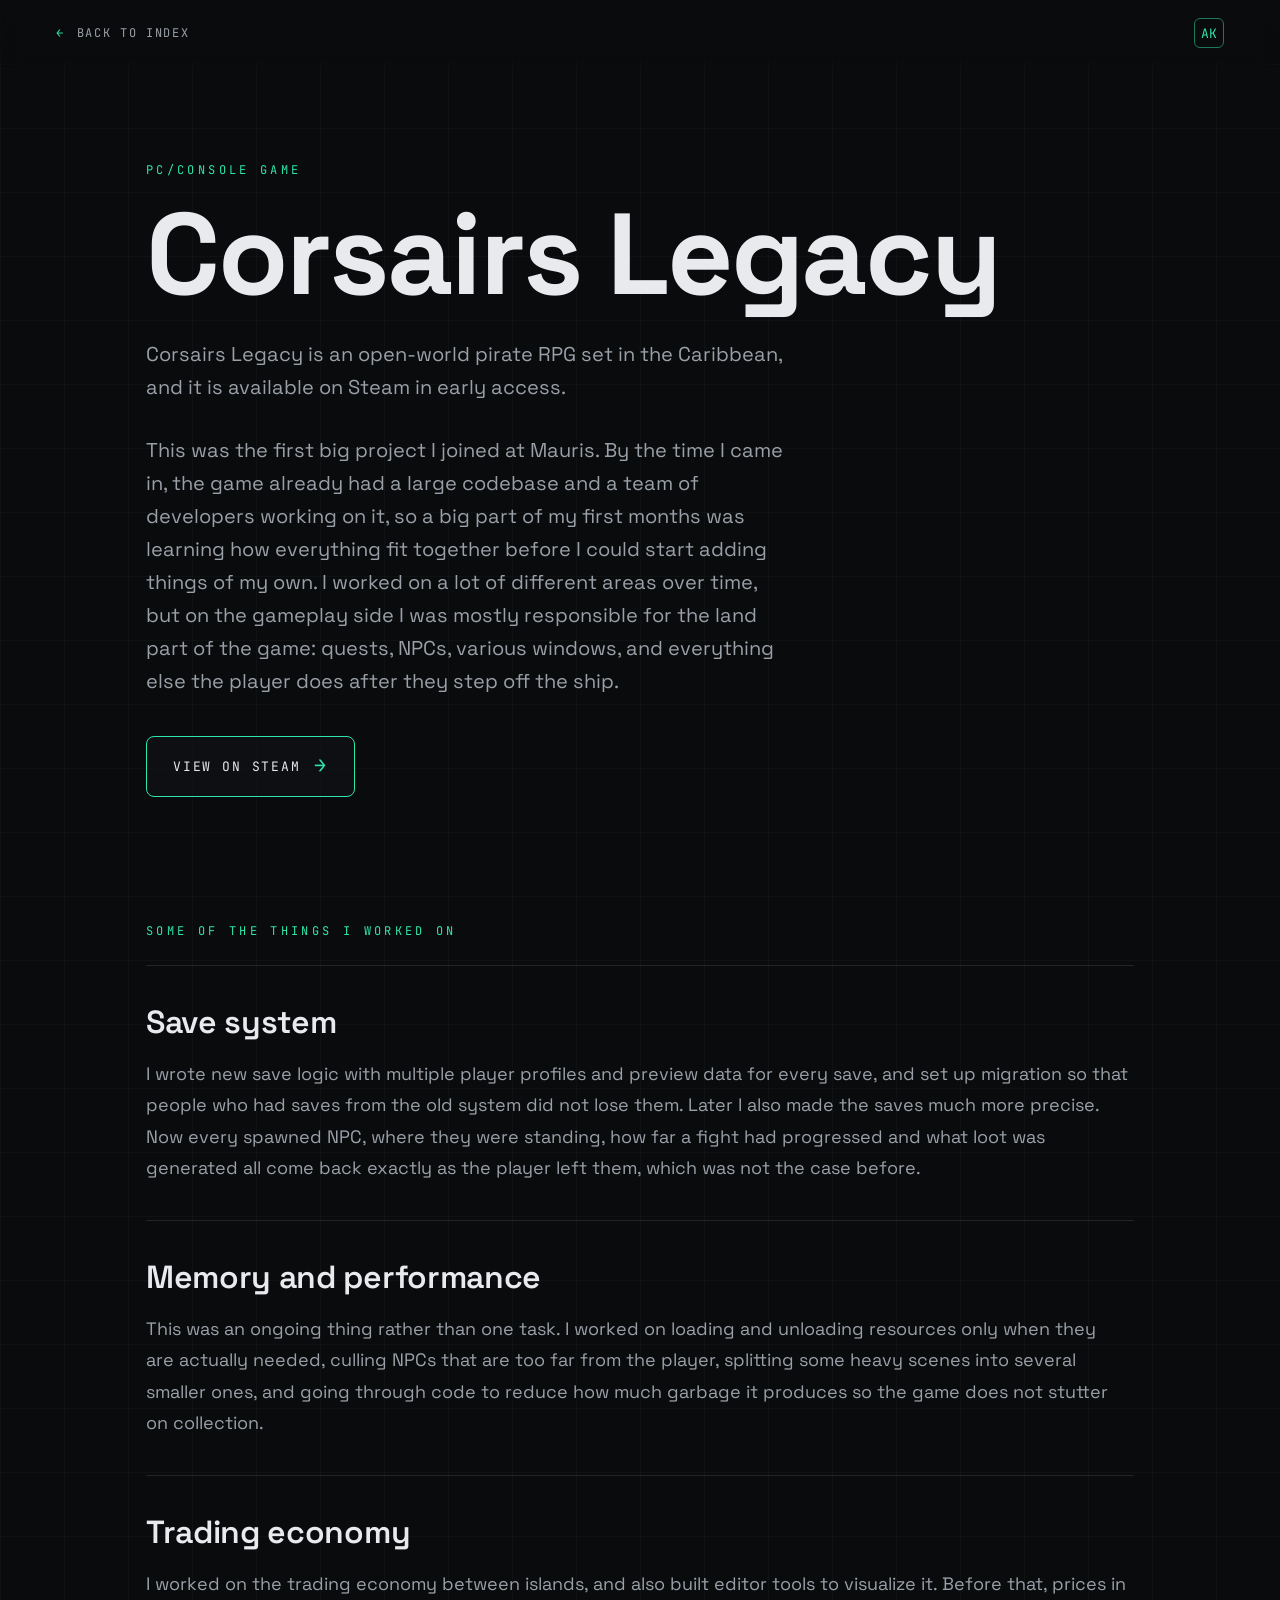
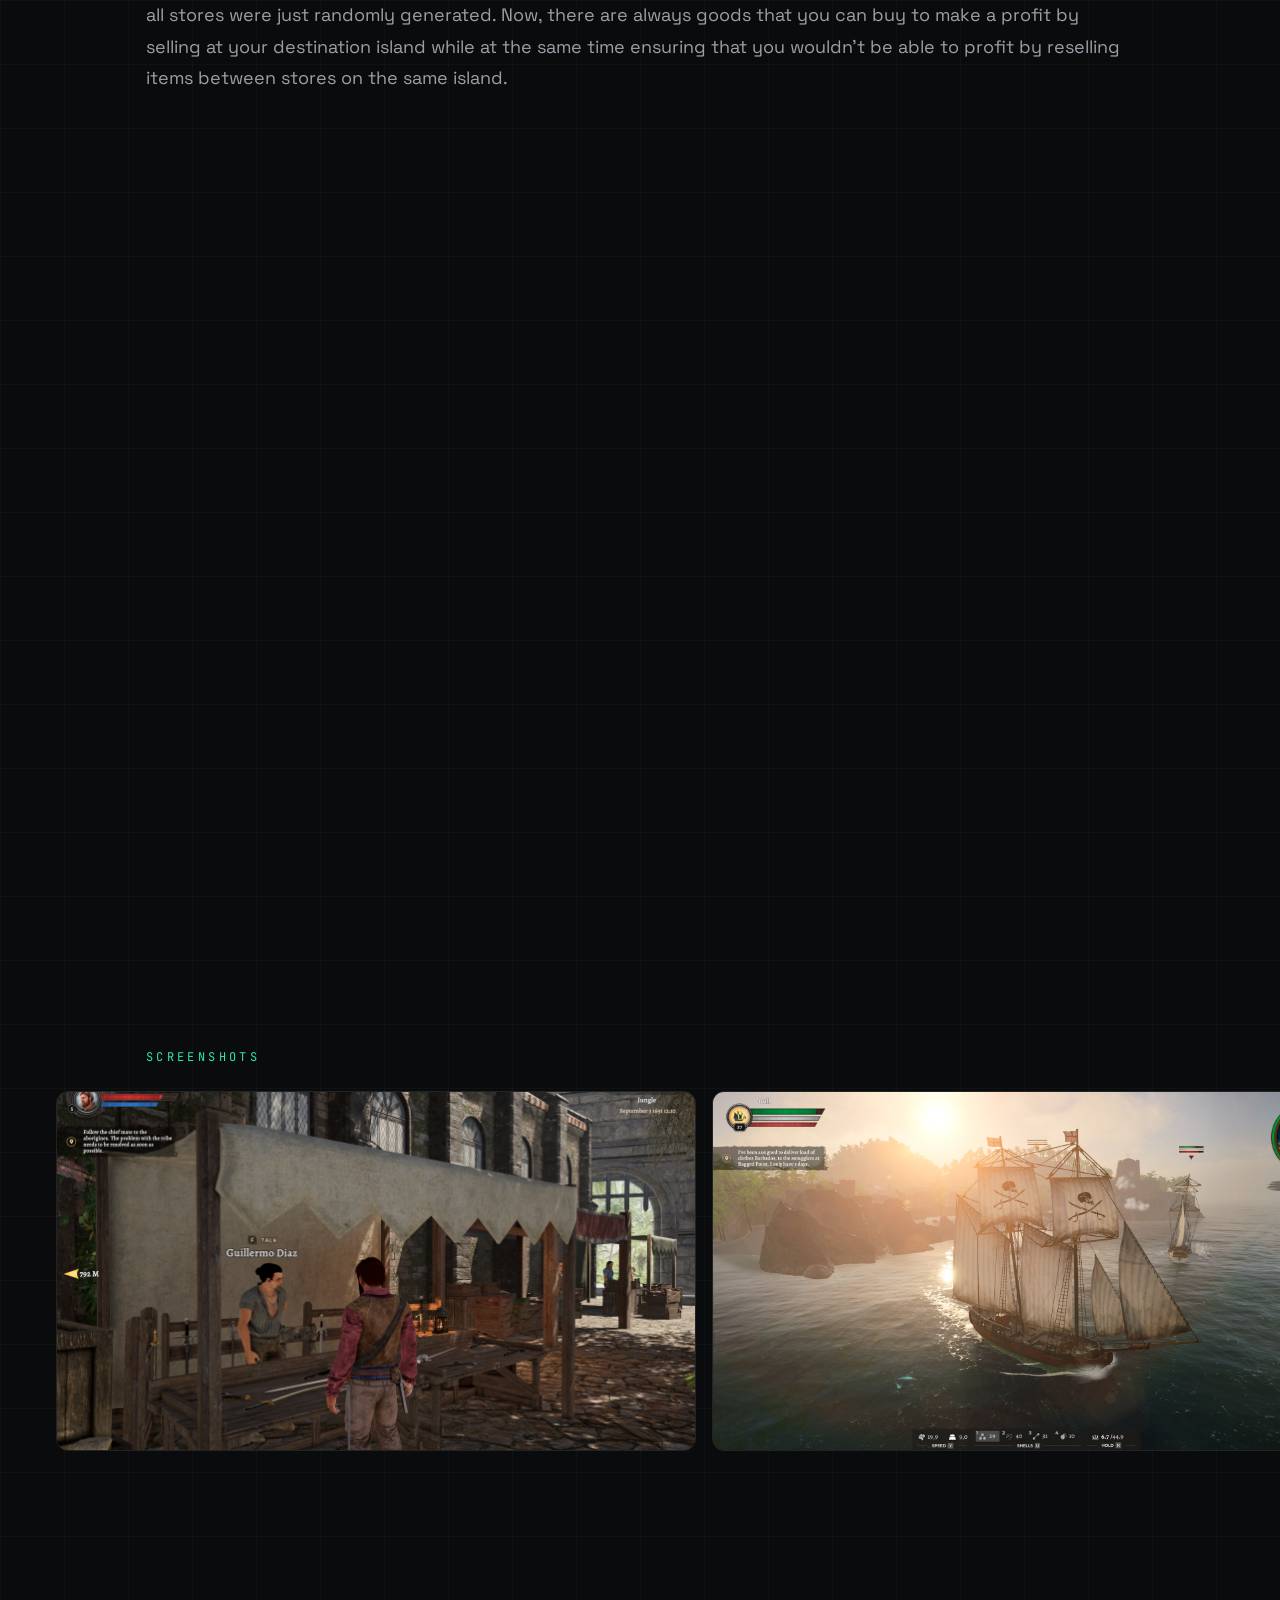
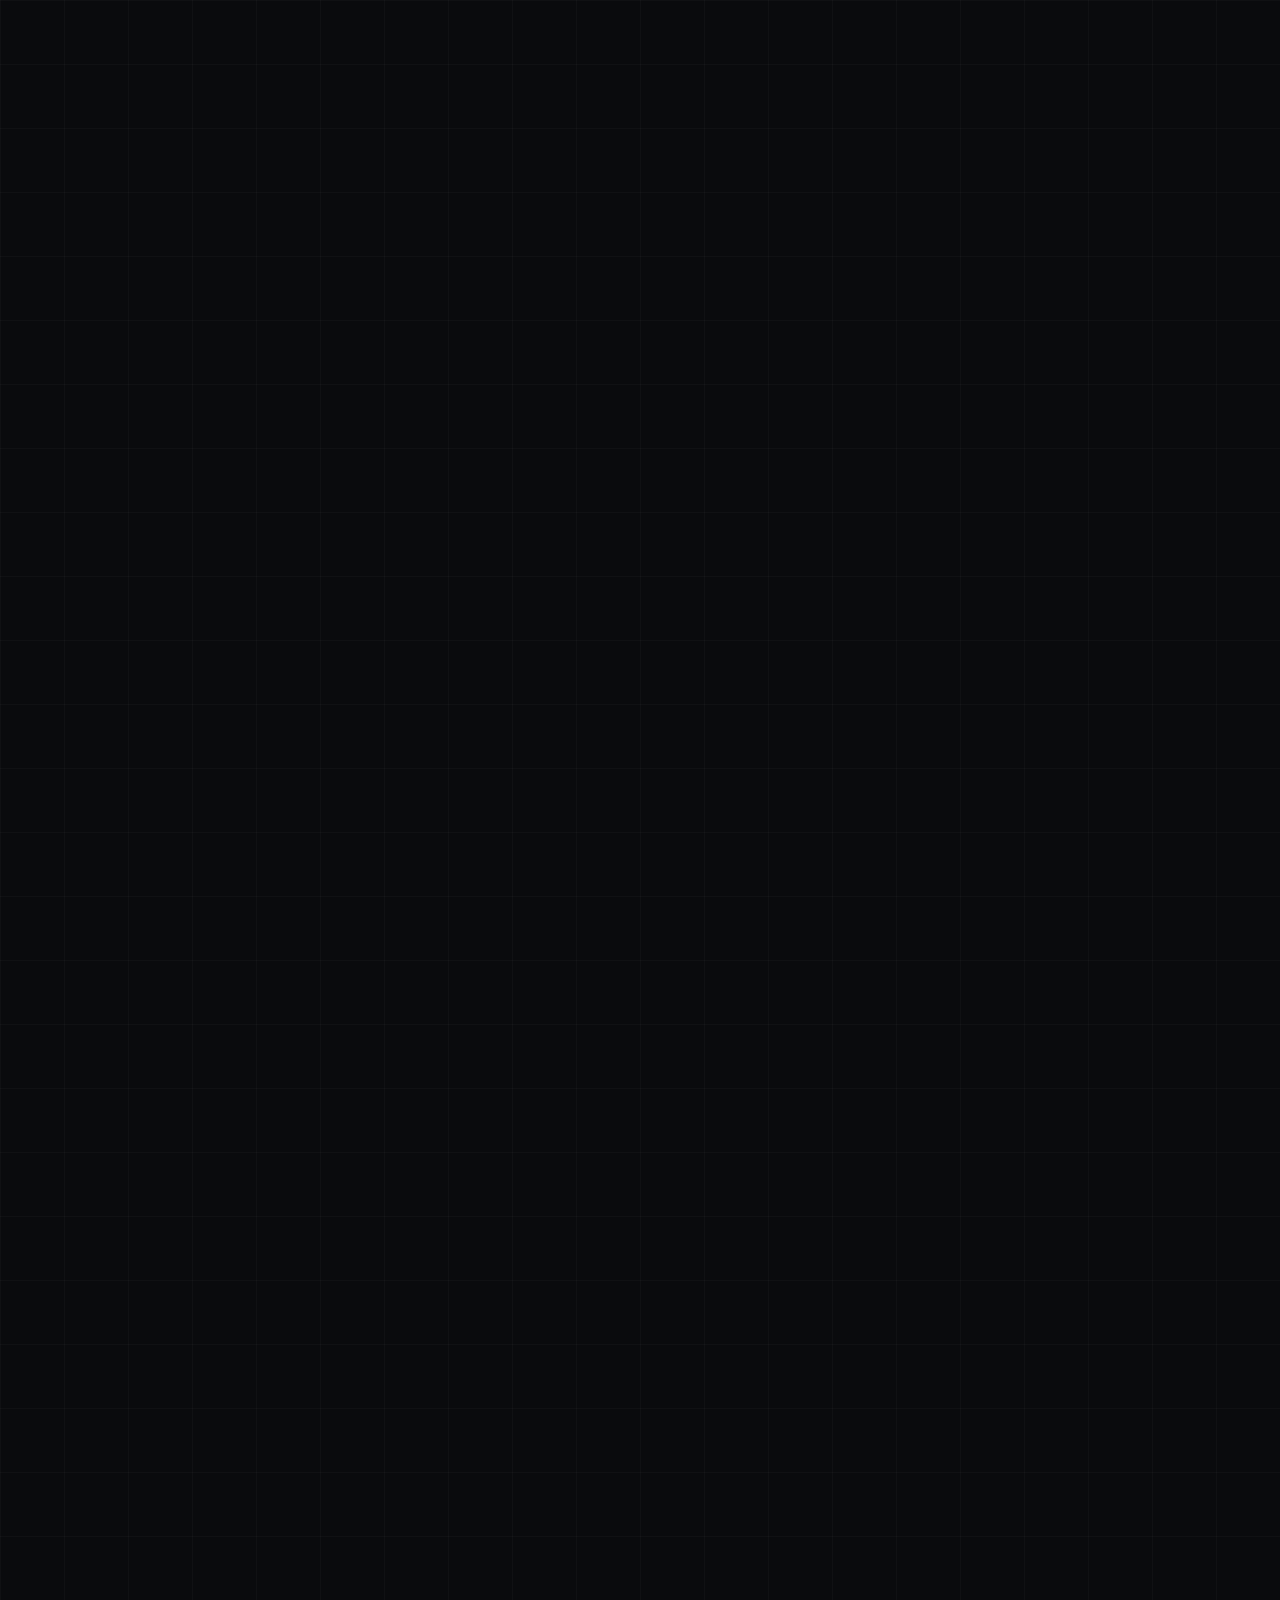
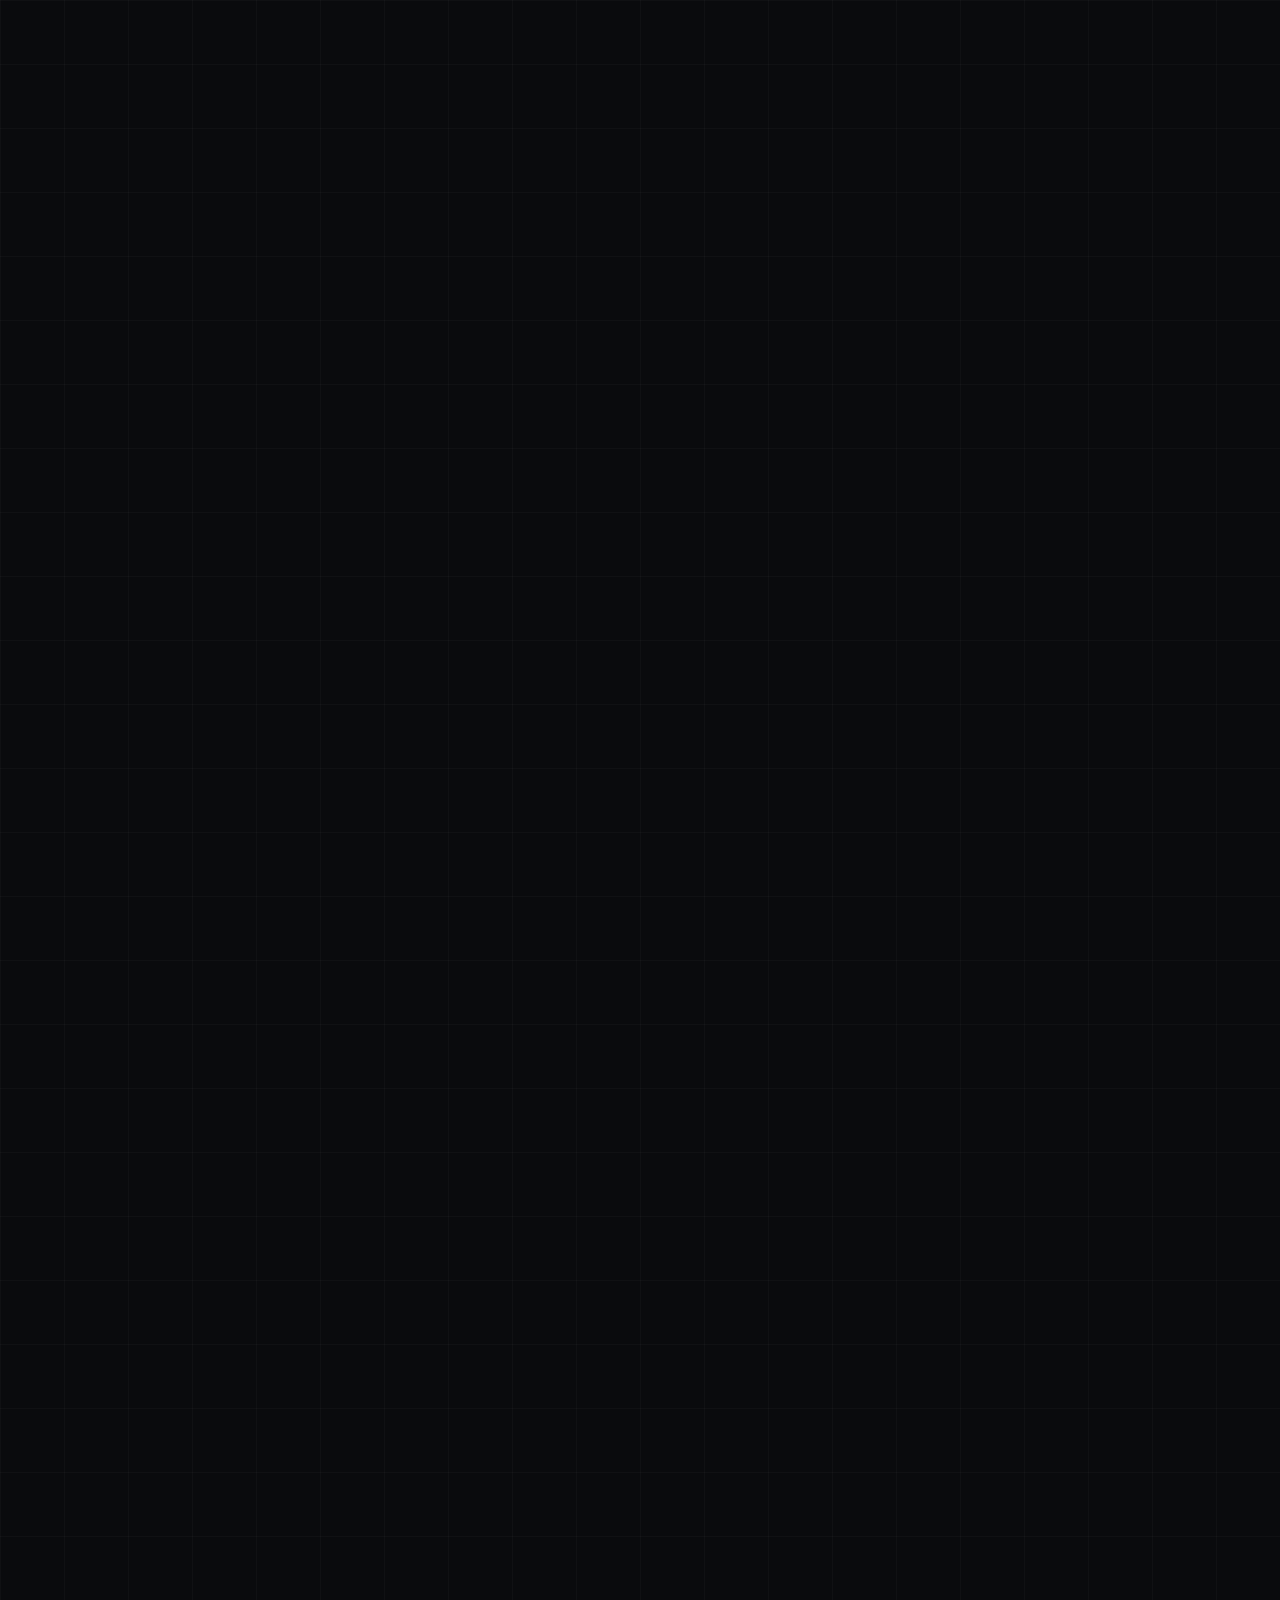
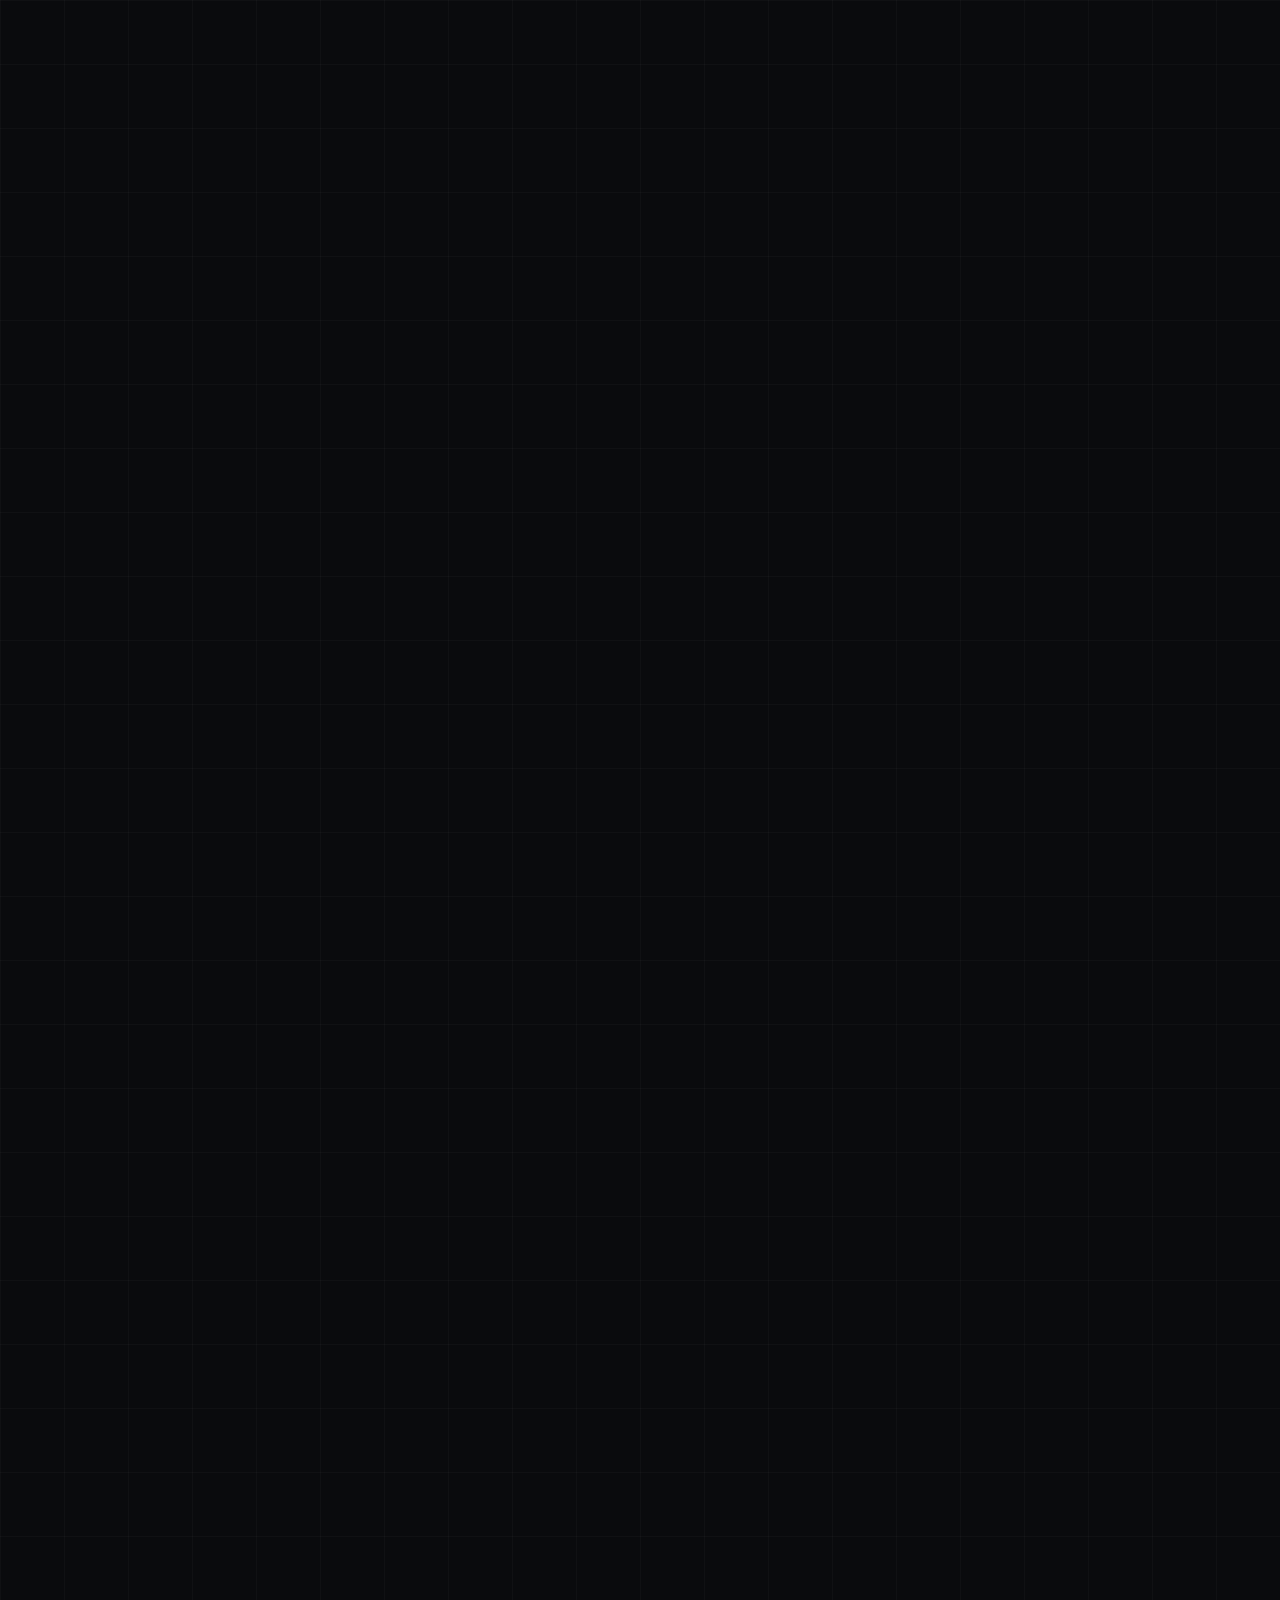
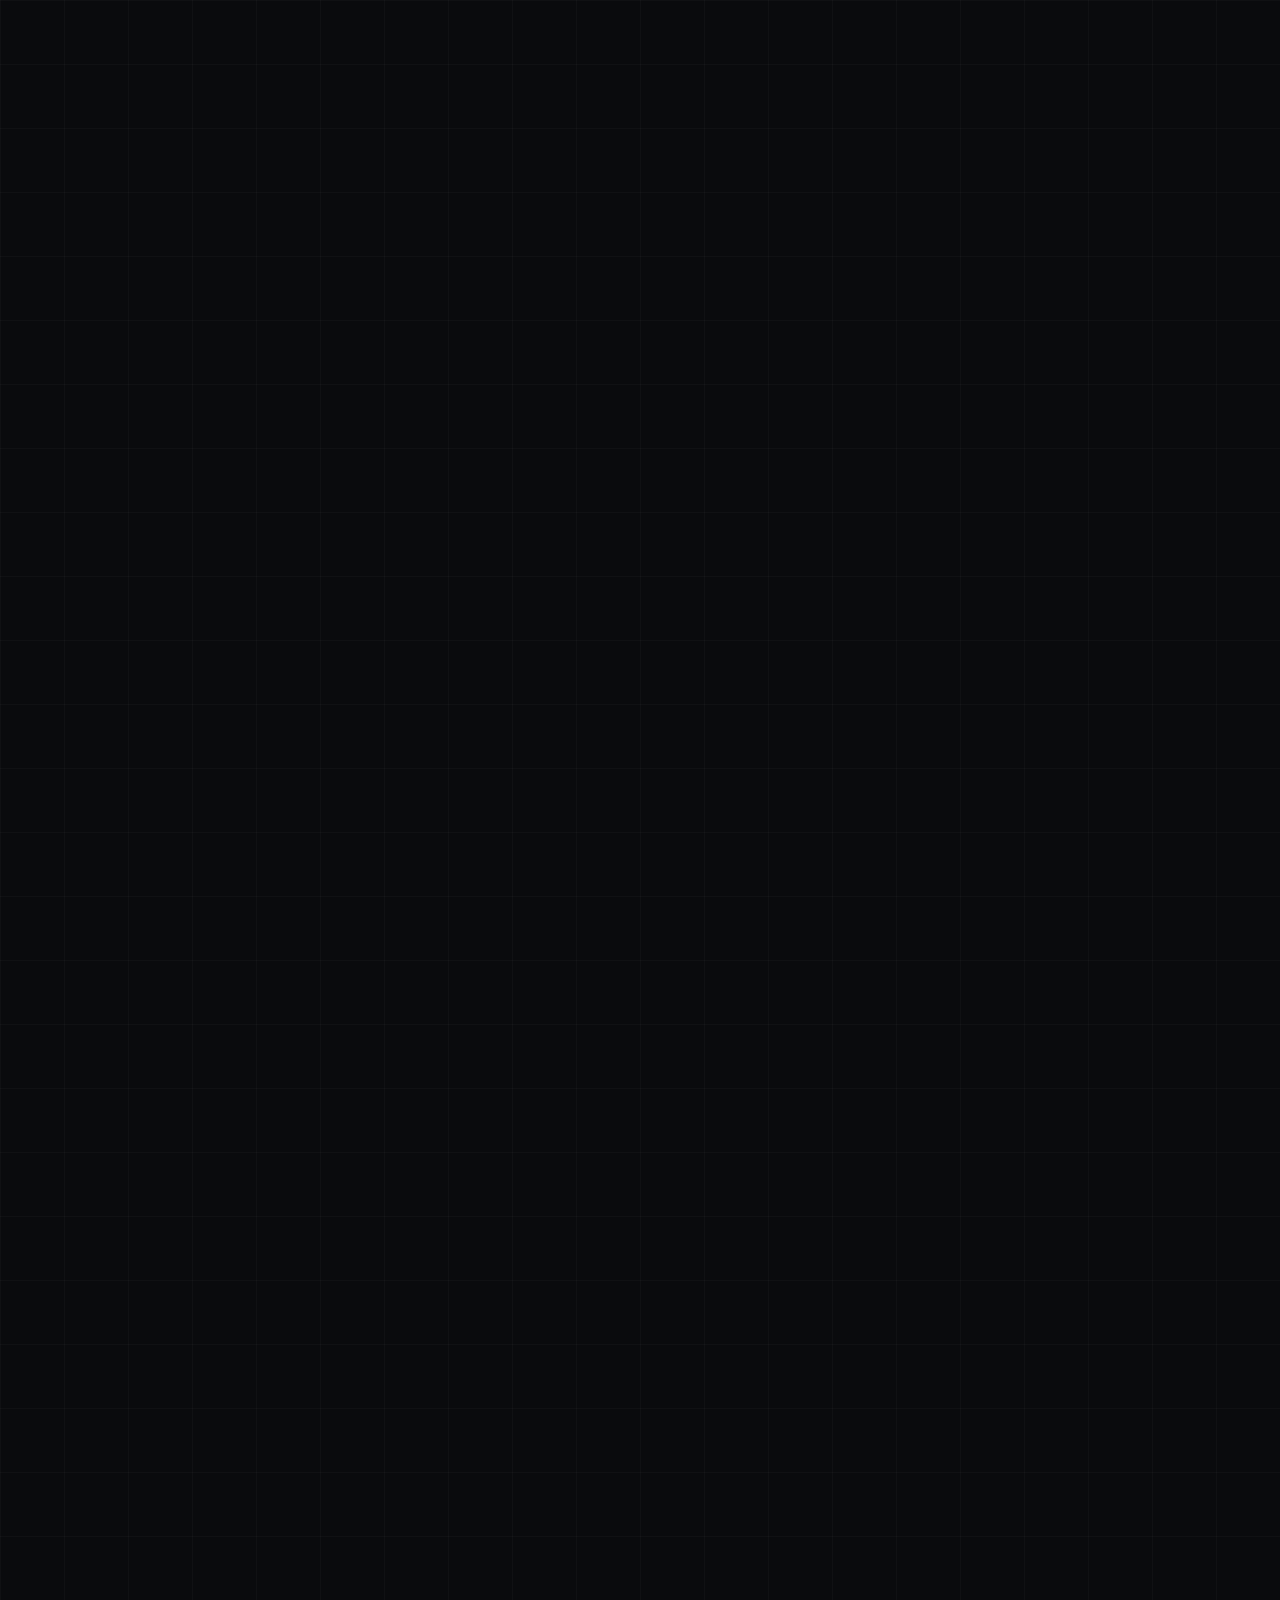
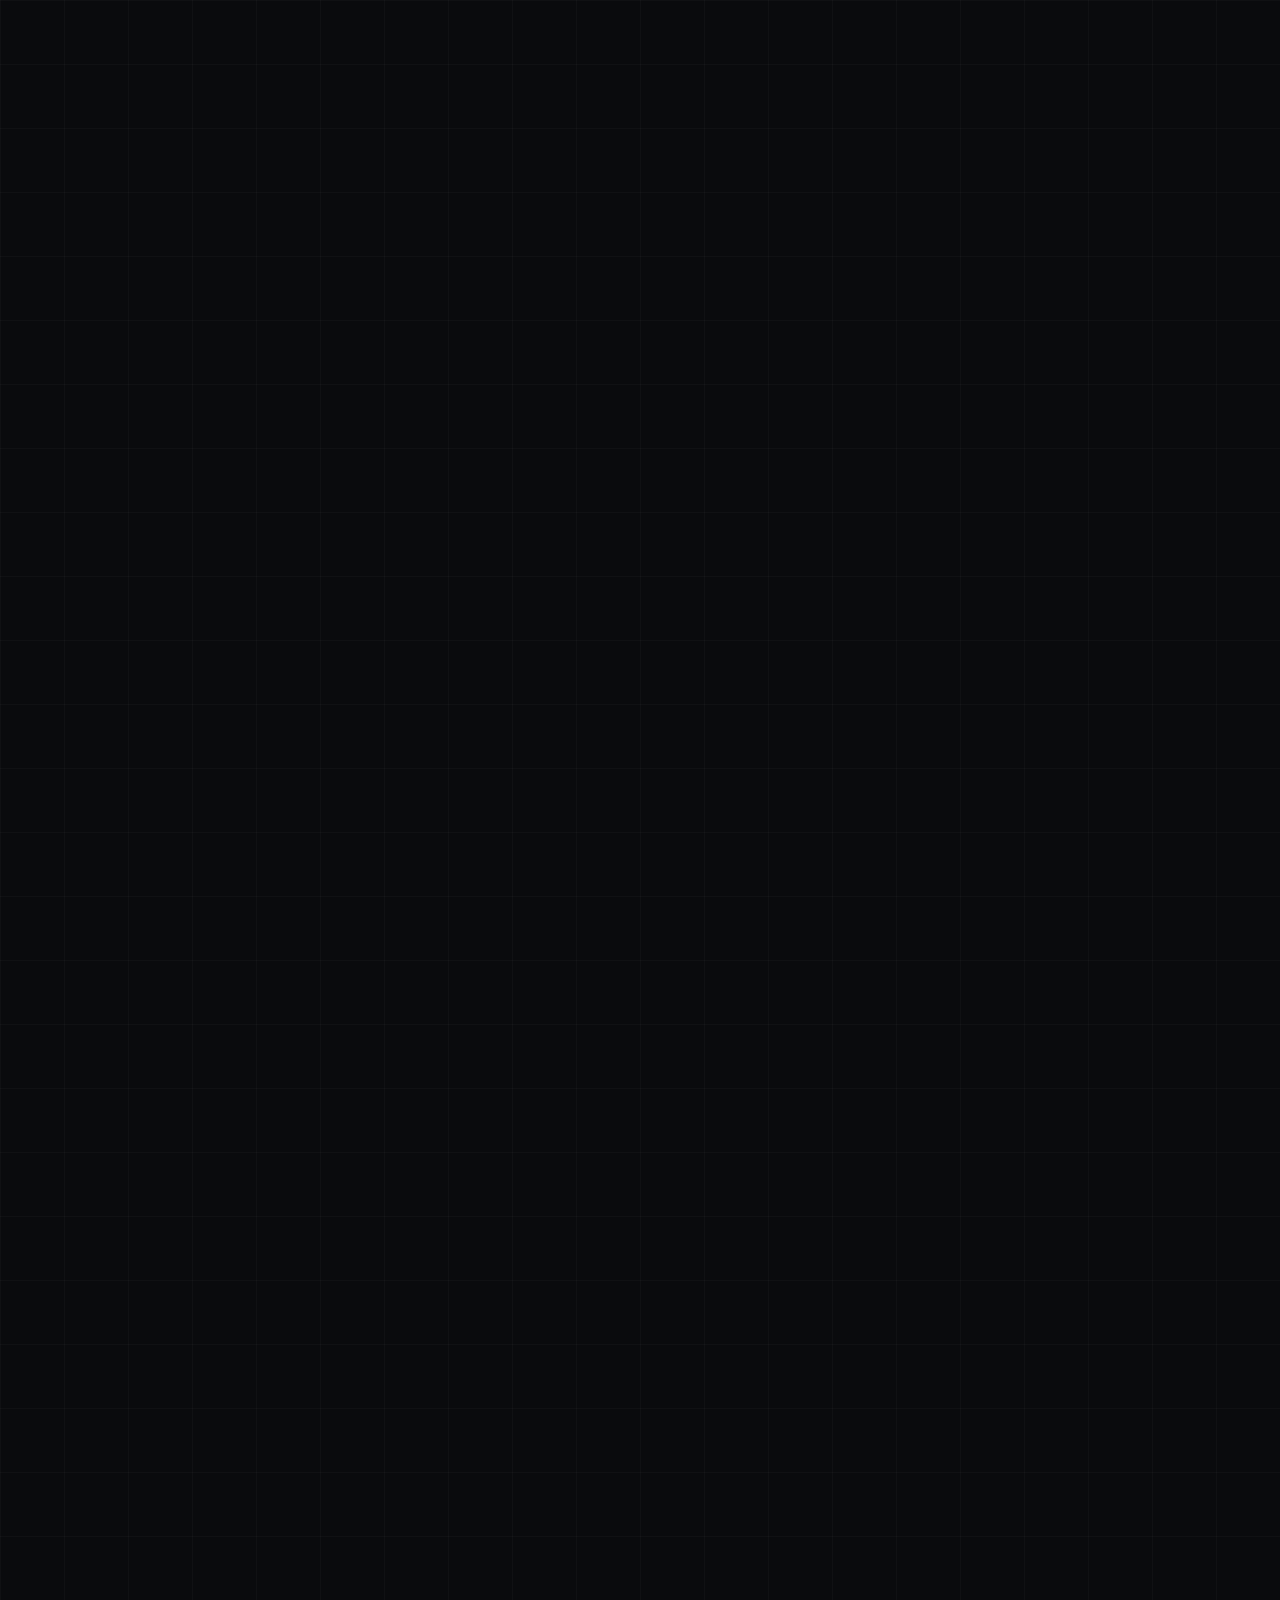
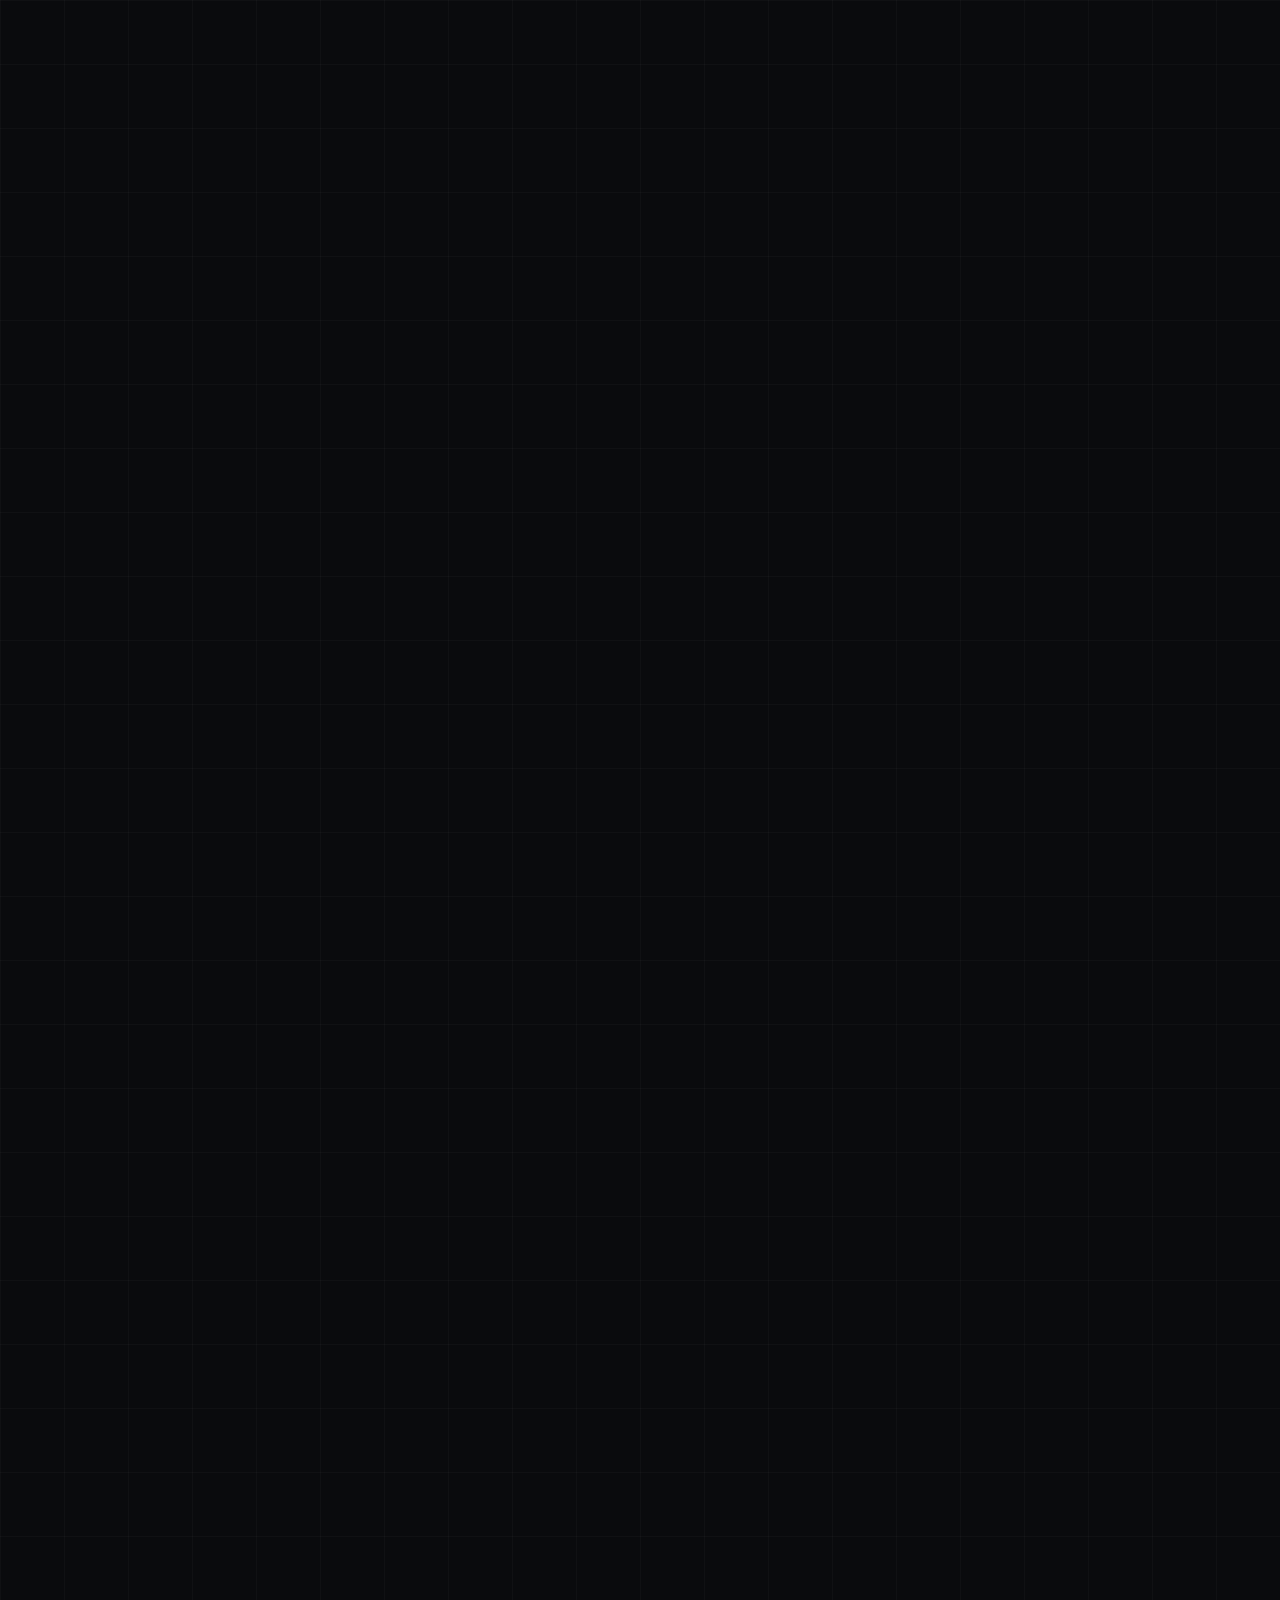
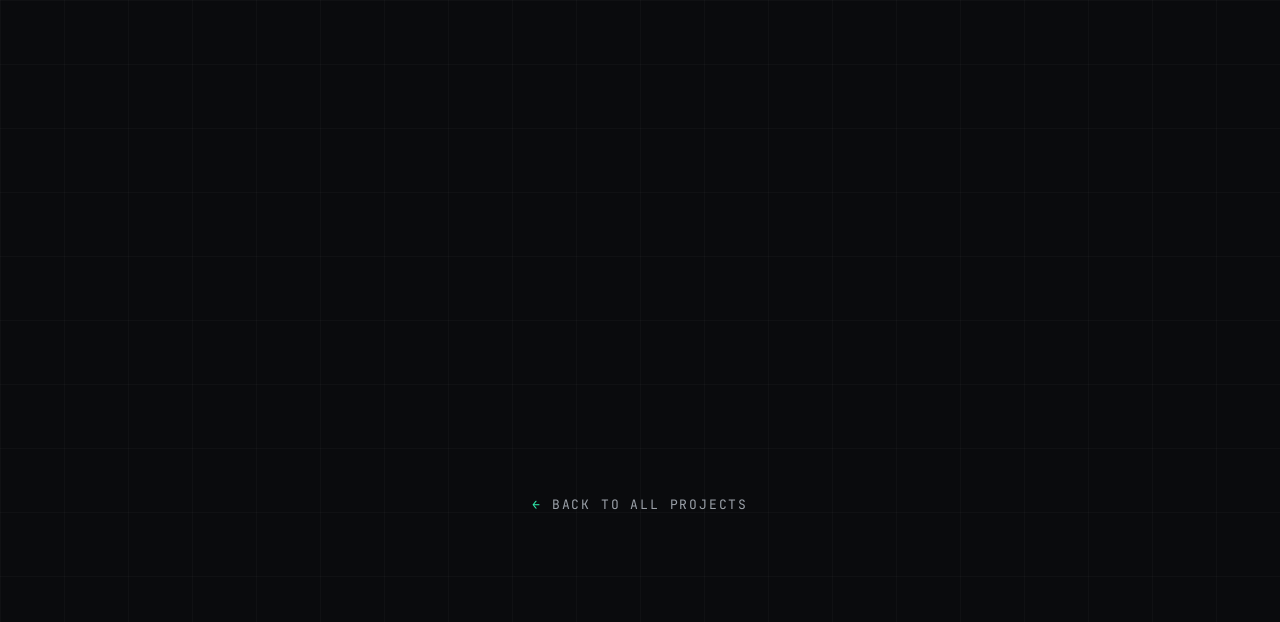
==== Corsairs-Legacy.html @ 43b4049b "rebuilt the website. v2" ====
<!DOCTYPE html>
<html lang="en">
<head>
  <meta charset="utf-8">
  <meta name="viewport" content="width=device-width, initial-scale=1">
  <title>Corsairs Legacy - Anastasiia Krasnoshapka</title>
  <link rel="preconnect" href="https://fonts.googleapis.com">
  <link rel="preconnect" href="https://fonts.gstatic.com" crossorigin>
  <link href="https://fonts.googleapis.com/css2?family=Space+Grotesk:wght@400;500;600;700&family=JetBrains+Mono:wght@400;500;600&display=swap" rel="stylesheet">
  <link rel="icon" type="image/png" href="assets/ak_icon.png">
  <style>
    * { box-sizing: border-box; }
    html { scroll-behavior: smooth; }
    body { margin:0; background-color:#0a0b0d; background-image:linear-gradient(rgba(255,255,255,.025) 1px,transparent 1px),linear-gradient(90deg,rgba(255,255,255,.025) 1px,transparent 1px); background-size:64px 64px; color:#e8eaed; font-family:'Space Grotesk',system-ui,sans-serif; -webkit-font-smoothing:antialiased; overflow-x:hidden; }
    ::selection { background:rgba(47,230,168,.25); }
    a { color:inherit; text-decoration:none; }
    @keyframes ak-spin { to { transform: rotate(360deg); } }
    @media (max-width:860px){ [data-two]{ grid-template-columns:1fr !important; } [data-shots]{ grid-template-columns:1fr !important; } }
    @media (max-width:640px){ body{ background-size:40px 40px; } }
    @media (hover: hover) and (pointer: fine) {
      *, *::before, *::after { cursor: none !important; }
    }
  </style>
<style>
.dc-hv-0.ak-on{color:#2fe6a8 !important;}
.dc-hv-1.ak-on{border-color:#2fe6a8 !important;color:#2fe6a8 !important;background:rgba(47,230,168,.06) !important;}
.dc-hv-2.ak-on{color:#2fe6a8 !important;}
</style>
</head>
<body>
<div style="position:relative;width:100%;">
  <div id="ak-loader" style="position:fixed;inset:0;z-index:9000;background:#0a0b0d;display:flex;flex-direction:column;align-items:center;justify-content:center;gap:28px;transition:opacity .6s ease;font-family:'JetBrains Mono',monospace;">
    <div style="width:46px;height:46px;border:2px solid rgba(47,230,168,.2);border-top-color:#2fe6a8;border-radius:50%;animation:ak-spin .9s linear infinite;"></div>
    <div style="width:min(280px,64vw);">
      <div style="display:flex;justify-content:space-between;font-size:11px;letter-spacing:.18em;color:#7e858f;margin-bottom:10px;text-transform:uppercase;"><span>Loading project</span><span><span data-loader-pct>000</span>%</span></div>
      <div style="height:2px;background:rgba(255,255,255,.08);border-radius:2px;overflow:hidden;"><div data-loader-bar style="height:100%;width:0%;background:#2fe6a8;"></div></div>
    </div>
  </div>

  <nav style="position:fixed;top:0;left:0;right:0;z-index:800;display:flex;align-items:center;justify-content:space-between;padding:18px clamp(20px,5vw,56px);backdrop-filter:blur(10px);background:linear-gradient(180deg,rgba(10,11,13,.85),rgba(10,11,13,0));">
    <a href="index.html" data-cursor style="display:flex;align-items:center;gap:12px;font-family:'JetBrains Mono',monospace;font-size:12px;letter-spacing:.14em;color:#9aa0a8;text-transform:uppercase;" class="dc-hv-0"><span style="color:#2fe6a8;">←</span> Back to index</a>
    <span style="display:inline-flex;width:30px;height:30px;align-items:center;justify-content:center;border:1px solid rgba(47,230,168,.5);border-radius:6px;color:#2fe6a8;font-family:'JetBrains Mono',monospace;font-size:13px;">AK</span>
  </nav>

  <header style="padding:clamp(120px,18vh,200px) clamp(20px,5vw,56px) clamp(40px,7vh,80px);max-width:1100px;margin:0 auto;">
    <div style="font-family:'JetBrains Mono',monospace;font-size:12px;letter-spacing:.28em;color:#2fe6a8;text-transform:uppercase;margin-bottom:24px;">PC/Console Game</div>
    <h1 style="margin:0;font-size:clamp(44px,9vw,120px);font-weight:700;letter-spacing:-.02em;line-height:.92;">Corsairs Legacy</h1>
    <p style="max-width:640px;color:#9aa0a8;font-size:clamp(16px,1.9vw,20px);line-height:1.65;margin:30px 0 0;">Corsairs Legacy is an open-world pirate RPG set in the Caribbean, and it is available on Steam in early access.</p>
    <p style="max-width:640px;color:#9aa0a8;font-size:clamp(16px,1.9vw,20px);line-height:1.65;margin:30px 0 0;">This was the first big project I joined at Mauris. By the time I came in, the game already had a large codebase and a team of developers working on it, so a big part of my first months was learning how everything fit together before I could start adding things of my own. I worked on a lot of different areas over time, but on the gameplay side I was mostly responsible for the land part of the game: quests, NPCs, various windows, and everything else the player does after they step off the ship.</p>
    <div style="display:flex;flex-wrap:wrap;gap:14px;margin-top:38px;">
      <a href="https://store.steampowered.com/app/1594880/Corsairs_Legacy__Pirate_Action_RPG__Sea_Battles/" target="_blank" data-cursor style="display:inline-flex;align-items:center;gap:13px;padding:15px 26px;border:1px solid #2fe6a8;border-radius:8px;background:rgba(16,19,23,.6);font-family:'JetBrains Mono',monospace;font-size:13px;letter-spacing:.14em;text-transform:uppercase;color:#e8eaed;transition:border-color .25s ease,color .25s ease,background .25s ease;" class="dc-hv-1">
        <!-- <span style="color:#2fe6a8;">▸</span> --> View on Steam <span style="color:#2fe6a8;padding:0px 0px 3px 0px;font-size:20px;justify-self:end;">→</span>
      </a>
    </div>
  </header>

  <section style="max-width:1100px;margin:0 auto;padding:clamp(40px,7vh,90px) clamp(20px,5vw,56px) 0;">
      <div style="max-width:1100px;width:100%;margin:0 auto;padding:0;display:flex;justify-content:space-between;align-items:baseline;margin-bottom:26px;">
        <div style="font-family:'JetBrains Mono',monospace;font-size:12px;letter-spacing:.28em;color:#2fe6a8;text-transform:uppercase;">Some of the things I worked on</div>
      </div>
    
      <div data-reveal style="opacity:0;transform:translateY(24px);transition:opacity .8s cubic-bezier(.2,.7,.2,1),transform .8s cubic-bezier(.2,.7,.2,1);display:grid;gap:clamp(20px,4vw,60px);padding:clamp(28px,4vh,48px) 0;border-top:1px solid rgba(255,255,255,.1);" data-two>
        <div>
          <h3 style="margin:0 0 16px;font-size:clamp(22px,2.8vw,32px);font-weight:600;letter-spacing:-.01em;">Save system</h3>
          <p style="margin:0;color:#9aa0a8;font-size:clamp(15px,1.7vw,18px);line-height:1.75;text-wrap:pretty;">I wrote new save logic with multiple player profiles and preview data for every save, and set up migration so that people who had saves from the old system did not lose them. Later I also made the saves much more precise. Now every spawned NPC, where they were standing, how far a fight had progressed and what loot was generated all come back exactly as the player left them, which was not the case before.</p>
        </div>
      </div>
    
      <div data-reveal style="opacity:0;transform:translateY(24px);transition:opacity .8s cubic-bezier(.2,.7,.2,1),transform .8s cubic-bezier(.2,.7,.2,1);display:grid;gap:clamp(20px,4vw,60px);padding:clamp(28px,4vh,48px) 0;border-top:1px solid rgba(255,255,255,.1);" data-two>
        <div>
          <h3 style="margin:0 0 16px;font-size:clamp(22px,2.8vw,32px);font-weight:600;letter-spacing:-.01em;">Memory and performance</h3>
          <p style="margin:0;color:#9aa0a8;font-size:clamp(15px,1.7vw,18px);line-height:1.75;text-wrap:pretty;">This was an ongoing thing rather than one task. I worked on loading and unloading resources only when they are actually needed, culling NPCs that are too far from the player, splitting some heavy scenes into several smaller ones, and going through code to reduce how much garbage it produces so the game does not stutter on collection.</p>
        </div>
      </div>
    
      <div data-reveal style="opacity:0;transform:translateY(24px);transition:opacity .8s cubic-bezier(.2,.7,.2,1),transform .8s cubic-bezier(.2,.7,.2,1);display:grid;gap:clamp(20px,4vw,60px);padding:clamp(28px,4vh,48px) 0;border-top:1px solid rgba(255,255,255,.1);" data-two>
        <div>
          <h3 style="margin:0 0 16px;font-size:clamp(22px,2.8vw,32px);font-weight:600;letter-spacing:-.01em;">Trading economy</h3>
          <p style="margin:0;color:#9aa0a8;font-size:clamp(15px,1.7vw,18px);line-height:1.75;text-wrap:pretty;">I worked on the trading economy between islands, and also built editor tools to visualize it. Before that, prices in all stores were just randomly generated. Now, there are always goods that you can buy to make a profit by selling at your destination island while at the same time ensuring that you wouldn't be able to profit by reselling items between stores on the same island.</p>
        </div>
      </div>

      <div data-reveal style="opacity:0;transform:translateY(24px);transition:opacity .8s cubic-bezier(.2,.7,.2,1),transform .8s cubic-bezier(.2,.7,.2,1);display:grid;gap:clamp(20px,4vw,60px);padding:clamp(28px,4vh,48px) 0;border-top:1px solid rgba(255,255,255,.1);" data-two>
        <div>
          <h3 style="margin:0 0 16px;font-size:clamp(22px,2.8vw,32px);font-weight:600;letter-spacing:-.01em;">Quests and story content</h3>
          <p style="margin:0;color:#9aa0a8;font-size:clamp(15px,1.7vw,18px);line-height:1.75;text-wrap:pretty;">I made quite a lot of quests for the game. This included cutscenes, customizing NPCs appearance and behaviour, setting up special interactions for common objects, and a lot of other case-specific logic. I also built the logic for various interactive items, like documents, notes and treasure maps, plants and others.</p>
        </div>
      </div>
    
      <div data-reveal style="opacity:0;transform:translateY(24px);transition:opacity .8s cubic-bezier(.2,.7,.2,1),transform .8s cubic-bezier(.2,.7,.2,1);display:grid;gap:clamp(20px,4vw,60px);padding:clamp(28px,4vh,48px) 0;border-top:1px solid rgba(255,255,255,.1);" data-two>
        <div>
          <h3 style="margin:0 0 16px;font-size:clamp(22px,2.8vw,32px);font-weight:600;letter-spacing:-.01em;">Architecture and Zenject</h3>
          <p style="margin:0;color:#9aa0a8;font-size:clamp(15px,1.7vw,18px);line-height:1.75;text-wrap:pretty;">The project uses Zenject for dependency injection, and one of the trickier problems I dealt with was objects not being disposed properly when switching between scenes. Beyond that, it was important ot make sure the code I wrote matched the existing architecture, with its injections, databases, storages and settings.</p>
        </div>
      </div>
    
      <div data-reveal style="opacity:0;transform:translateY(24px);transition:opacity .8s cubic-bezier(.2,.7,.2,1),transform .8s cubic-bezier(.2,.7,.2,1);display:grid;gap:clamp(20px,4vw,60px);padding:clamp(28px,4vh,48px) 0;border-top:1px solid rgba(255,255,255,.1);" data-two>
        <div>
          <h3 style="margin:0 0 16px;font-size:clamp(22px,2.8vw,32px);font-weight:600;letter-spacing:-.01em;">Server, analytics and Steam</h3>
          <p style="margin:0;color:#9aa0a8;font-size:clamp(15px,1.7vw,18px);line-height:1.75;text-wrap:pretty;">I worked with our custom server on events, the bug-reporting feature (including a bug that made it send duplicate reports), token and user ID issues, and email subscriptions. I also set up game analytics and handled Steam features like achievements and cloud saves.</p>
        </div>
      </div>
    
  </section>

  <section data-pin-wrap style="position:relative;">
    <div style="position:sticky;top:0;height:100vh;display:flex;flex-direction:column;justify-content:center;overflow:hidden;">
      <div style="max-width:1100px;width:100%;margin:0 auto;padding:0 clamp(20px,5vw,56px);display:flex;justify-content:space-between;align-items:baseline;margin-bottom:26px;">
        <div style="font-family:'JetBrains Mono',monospace;font-size:12px;letter-spacing:.28em;color:#2fe6a8;text-transform:uppercase;">Screenshots</div>
        <!-- <div style="font-family:'JetBrains Mono',monospace;font-size:11px;letter-spacing:.18em;color:#5a606a;text-transform:uppercase;">scroll to pan →</div> -->
      </div>
      <div data-htrack style="display:flex;gap:16px;padding:0 clamp(20px,5vw,56px);will-change:transform;">
        
          <div style="flex:0 0 clamp(280px,72vw,640px);aspect-ratio:16/9;border:1px solid rgba(255,255,255,.1);border-radius:12px;overflow:hidden;">
            <img src="assets/corsairs_legacy_1.png" alt="Corsairs Legacy screenshot 1" loading="lazy" style="width:100%;height:100%;object-fit:cover;display:block;">
          </div>
          <div style="flex:0 0 clamp(280px,72vw,640px);aspect-ratio:16/9;border:1px solid rgba(255,255,255,.1);border-radius:12px;overflow:hidden;">
            <img src="assets/corsairs_legacy_2.jpg" alt="Corsairs Legacy screenshot 2" loading="lazy" style="width:100%;height:100%;object-fit:cover;display:block;">
          </div>
          <div style="flex:0 0 clamp(280px,72vw,640px);aspect-ratio:16/9;border:1px solid rgba(255,255,255,.1);border-radius:12px;overflow:hidden;">
            <img src="assets/corsairs_legacy_3.png" alt="Corsairs Legacy screenshot 3" loading="lazy" style="width:100%;height:100%;object-fit:cover;display:block;">
          </div>
          <div style="flex:0 0 clamp(280px,72vw,640px);aspect-ratio:16/9;border:1px solid rgba(255,255,255,.1);border-radius:12px;overflow:hidden;">
            <img src="assets/corsairs_legacy_4.jpg" alt="Corsairs Legacy screenshot 4" loading="lazy" style="width:100%;height:100%;object-fit:cover;display:block;">
          </div>
          <div style="flex:0 0 clamp(280px,72vw,640px);aspect-ratio:16/9;border:1px solid rgba(255,255,255,.1);border-radius:12px;overflow:hidden;">
            <img src="assets/corsairs_legacy_5.png" alt="Corsairs Legacy screenshot 5" loading="lazy" style="width:100%;height:100%;object-fit:cover;display:block;">
          </div>
          <div style="flex:0 0 clamp(280px,72vw,640px);aspect-ratio:16/9;border:1px solid rgba(255,255,255,.1);border-radius:12px;overflow:hidden;">
            <img src="assets/corsairs_legacy_6.jpg" alt="Corsairs Legacy screenshot 6" loading="lazy" style="width:100%;height:100%;object-fit:cover;display:block;">
          </div>
          <div style="flex:0 0 clamp(280px,72vw,640px);aspect-ratio:16/9;border:1px solid rgba(255,255,255,.1);border-radius:12px;overflow:hidden;">
            <img src="assets/corsairs_legacy_7.jpg" alt="Corsairs Legacy screenshot 7" loading="lazy" style="width:100%;height:100%;object-fit:cover;display:block;">
          </div>
          <div style="flex:0 0 clamp(280px,72vw,640px);aspect-ratio:16/9;border:1px solid rgba(255,255,255,.1);border-radius:12px;overflow:hidden;">
            <img src="assets/corsairs_legacy_8.png" alt="Corsairs Legacy screenshot 7" loading="lazy" style="width:100%;height:100%;object-fit:cover;display:block;">
          </div>
          <div style="flex:0 0 clamp(280px,72vw,640px);aspect-ratio:16/9;border:1px solid rgba(255,255,255,.1);border-radius:12px;overflow:hidden;">
            <img src="assets/corsairs_legacy_9.png" alt="Corsairs Legacy screenshot 7" loading="lazy" style="width:100%;height:100%;object-fit:cover;display:block;">
          </div>
          <div style="flex:0 0 clamp(280px,72vw,640px);aspect-ratio:16/9;border:1px solid rgba(255,255,255,.1);border-radius:12px;overflow:hidden;">
            <img src="assets/corsairs_legacy_10.png" alt="Corsairs Legacy screenshot 7" loading="lazy" style="width:100%;height:100%;object-fit:cover;display:block;">
          </div>
          <div style="flex:0 0 clamp(280px,72vw,640px);aspect-ratio:16/9;border:1px solid rgba(255,255,255,.1);border-radius:12px;overflow:hidden;">
            <img src="assets/corsairs_legacy_11.png" alt="Corsairs Legacy screenshot 7" loading="lazy" style="width:100%;height:100%;object-fit:cover;display:block;">
          </div>
          <div style="flex:0 0 clamp(280px,72vw,640px);aspect-ratio:16/9;border:1px solid rgba(255,255,255,.1);border-radius:12px;overflow:hidden;">
            <img src="assets/corsairs_legacy_12.jpg" alt="Corsairs Legacy screenshot 7" loading="lazy" style="width:100%;height:100%;object-fit:cover;display:block;">
          </div>
          <div style="flex:0 0 clamp(280px,72vw,640px);aspect-ratio:16/9;border:1px solid rgba(255,255,255,.1);border-radius:12px;overflow:hidden;">
            <img src="assets/corsairs_legacy_13.png" alt="Corsairs Legacy screenshot 7" loading="lazy" style="width:100%;height:100%;object-fit:cover;display:block;">
          </div>
          <div style="flex:0 0 clamp(280px,72vw,640px);aspect-ratio:16/9;border:1px solid rgba(255,255,255,.1);border-radius:12px;overflow:hidden;">
            <img src="assets/corsairs_legacy_14.png" alt="Corsairs Legacy screenshot 7" loading="lazy" style="width:100%;height:100%;object-fit:cover;display:block;">
          </div>
          <div style="flex:0 0 clamp(280px,72vw,640px);aspect-ratio:16/9;border:1px solid rgba(255,255,255,.1);border-radius:12px;overflow:hidden;">
            <img src="assets/corsairs_legacy_15.jpg" alt="Corsairs Legacy screenshot 7" loading="lazy" style="width:100%;height:100%;object-fit:cover;display:block;">
          </div>
          <div style="flex:0 0 clamp(280px,72vw,640px);aspect-ratio:16/9;border:1px solid rgba(255,255,255,.1);border-radius:12px;overflow:hidden;">
            <img src="assets/corsairs_legacy_16.png" alt="Corsairs Legacy screenshot 7" loading="lazy" style="width:100%;height:100%;object-fit:cover;display:block;">
          </div>
          <div style="flex:0 0 clamp(280px,72vw,640px);aspect-ratio:16/9;border:1px solid rgba(255,255,255,.1);border-radius:12px;overflow:hidden;">
            <img src="assets/corsairs_legacy_17.jpg" alt="Corsairs Legacy screenshot 7" loading="lazy" style="width:100%;height:100%;object-fit:cover;display:block;">
          </div>
      </div>
    </div>
  </section>

  <section style="max-width:1100px;margin:0 auto;padding:clamp(60px,9vh,110px) clamp(20px,5vw,56px) clamp(80px,12vh,140px);text-align:center;">
    <a href="index.html#work" data-cursor style="display:inline-flex;align-items:center;gap:10px;font-family:'JetBrains Mono',monospace;font-size:13px;letter-spacing:.14em;color:#9aa0a8;text-transform:uppercase;" class="dc-hv-2"><span style="color:#2fe6a8;">←</span> Back to all projects</a>
  </section>
</div>
<script type="module">
  import { initAll } from './portfolio.js';
  initAll();
</script>
</body>
</html>
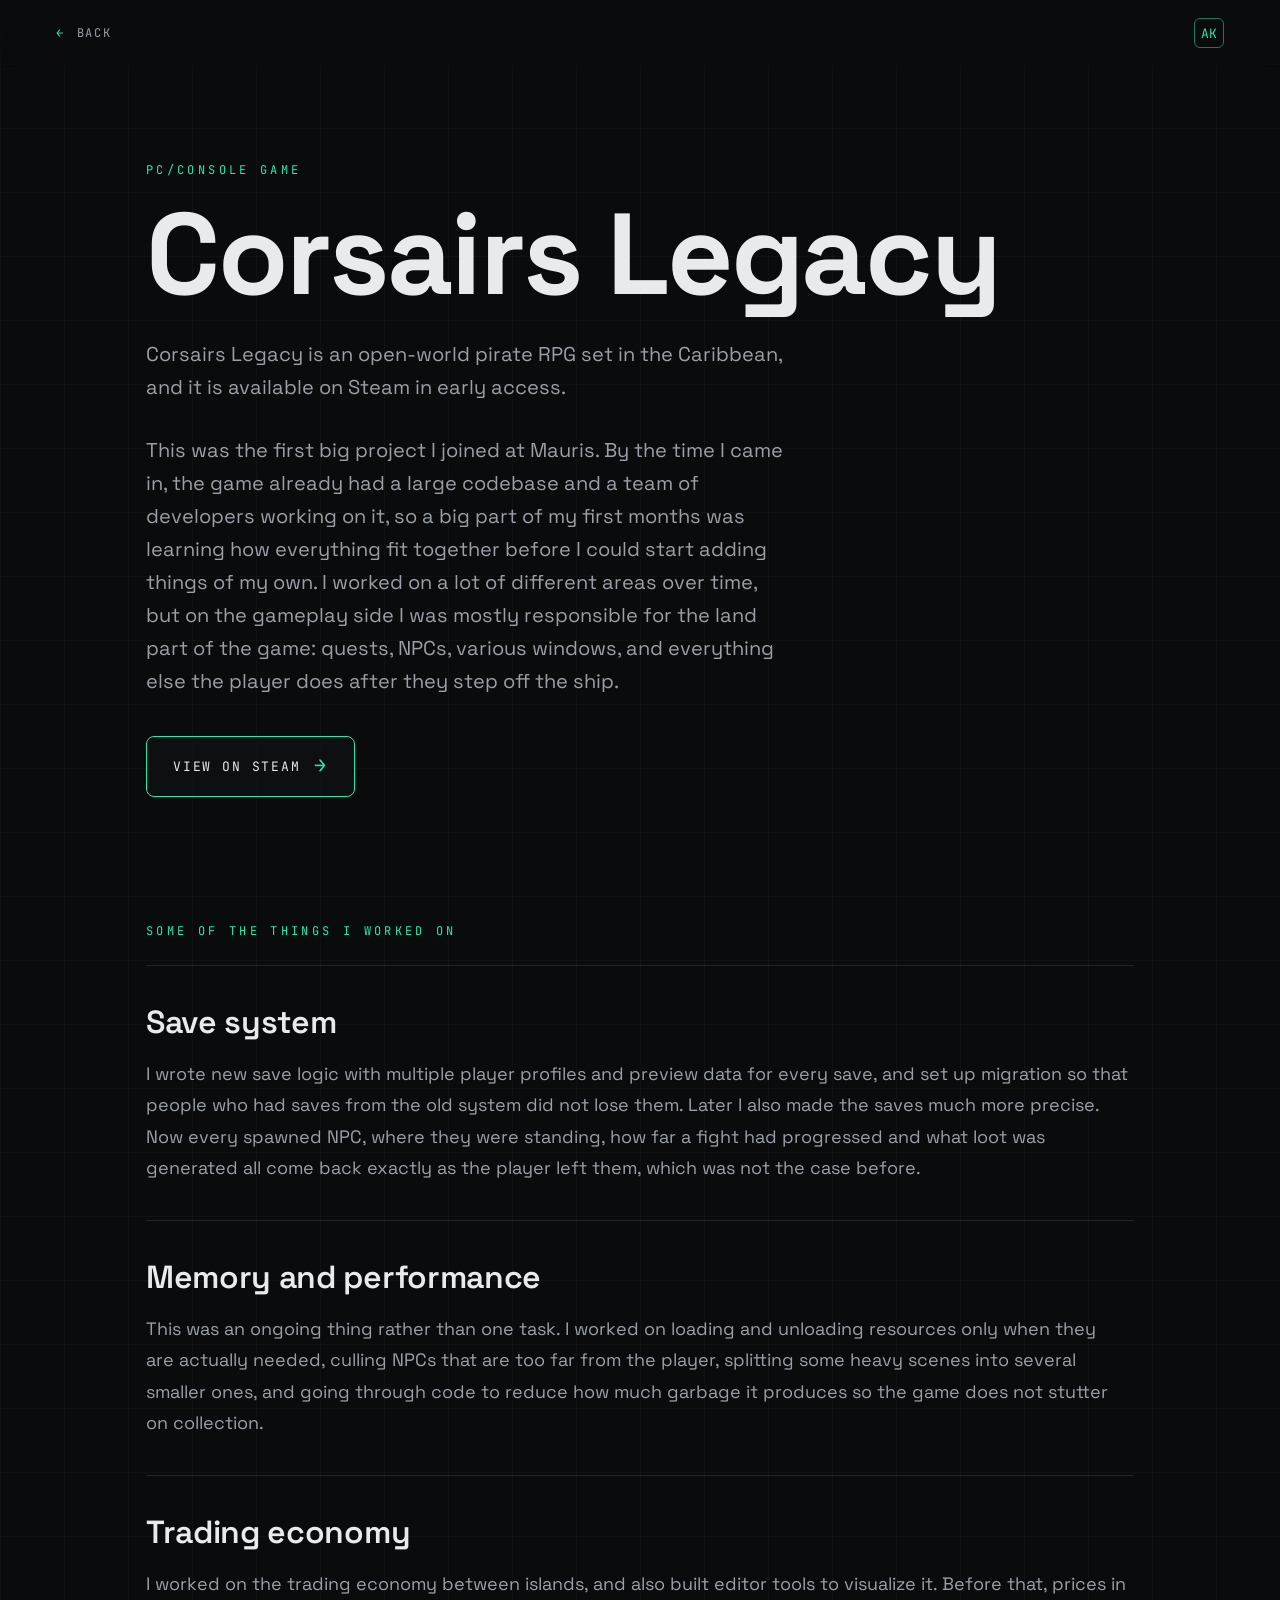
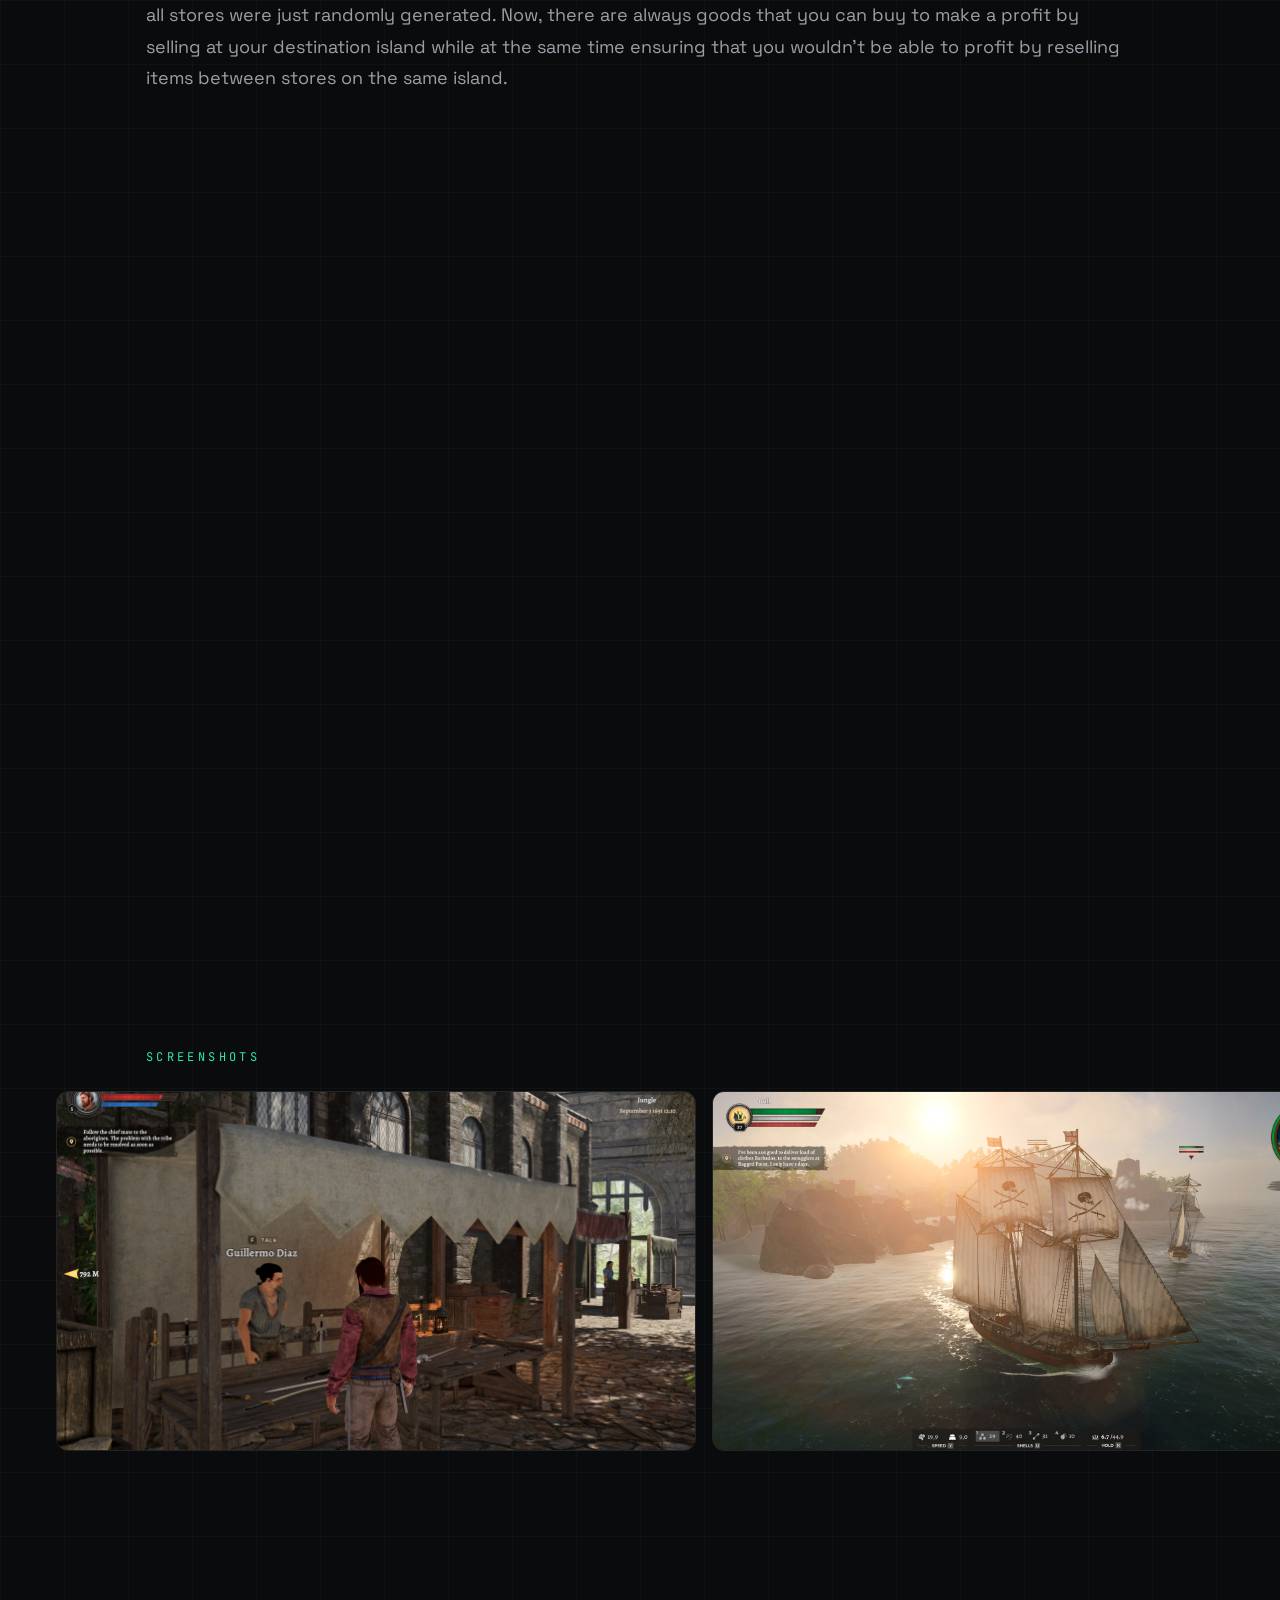
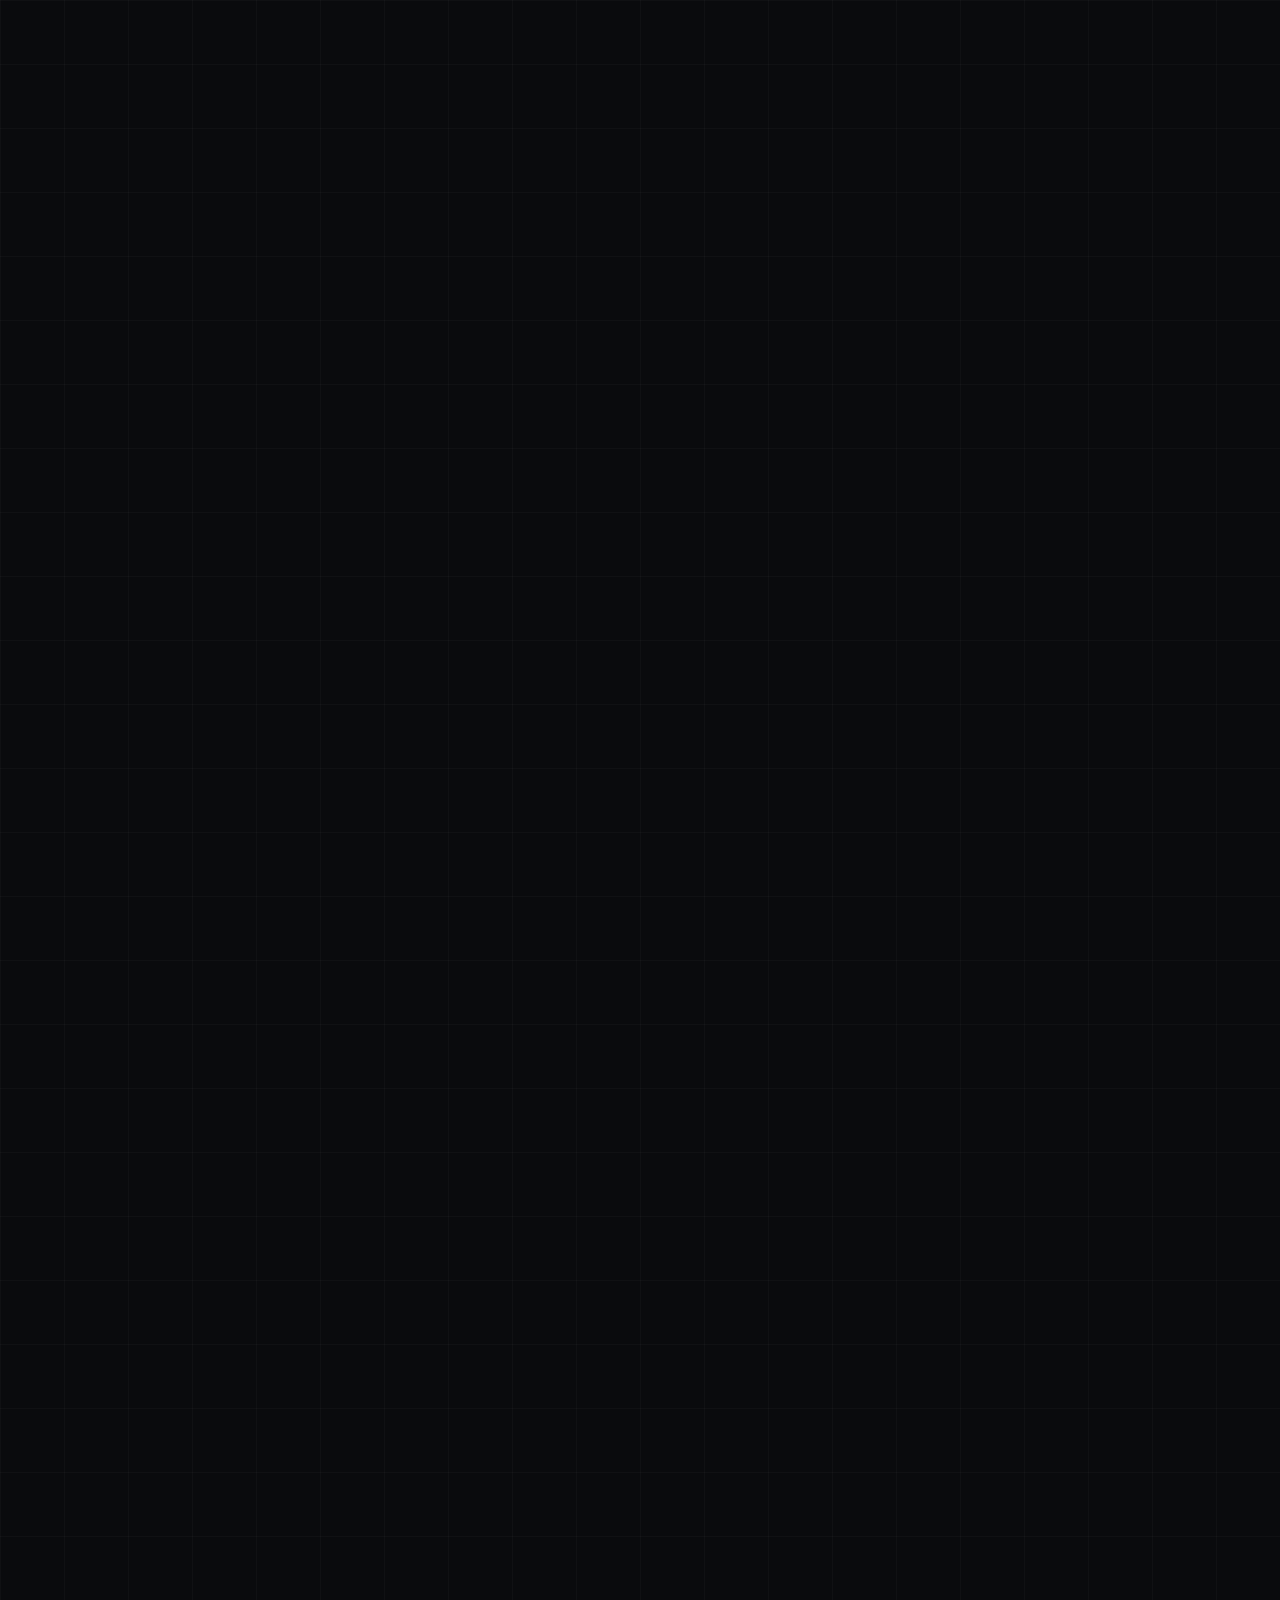
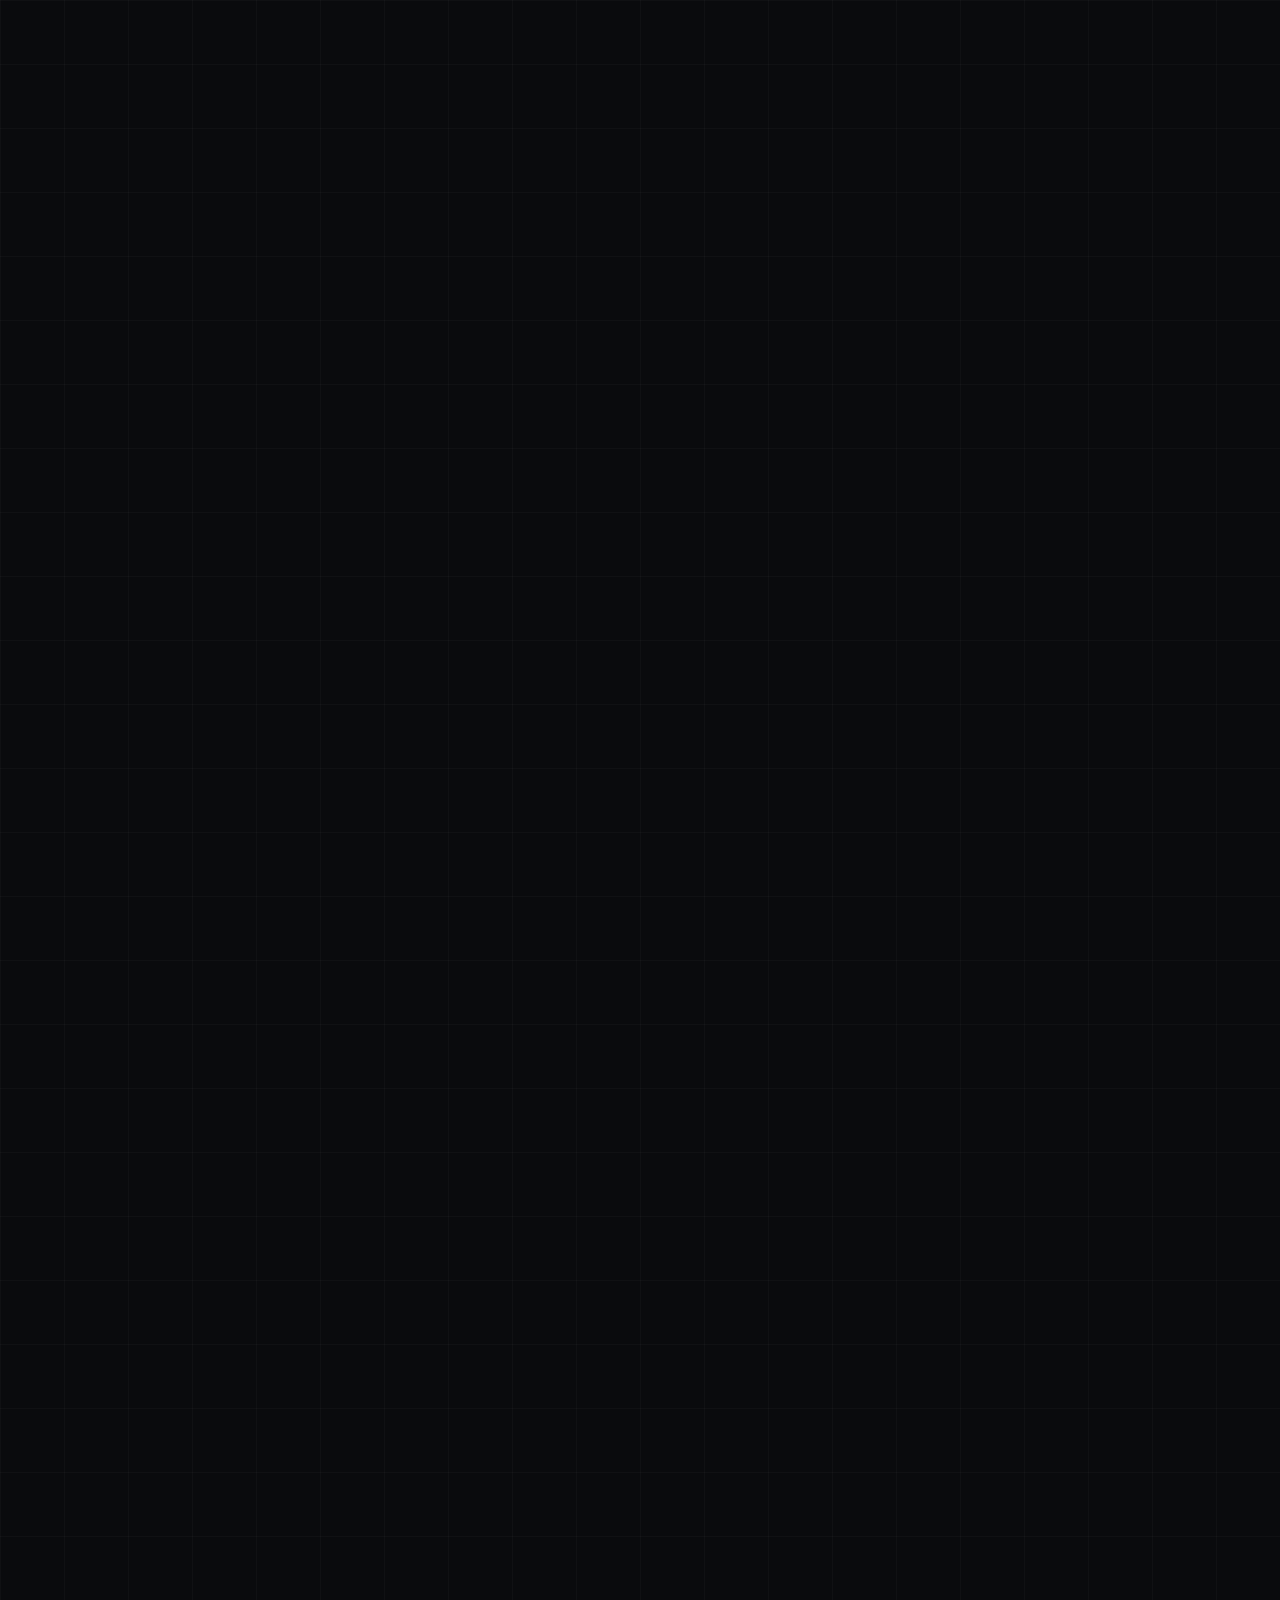
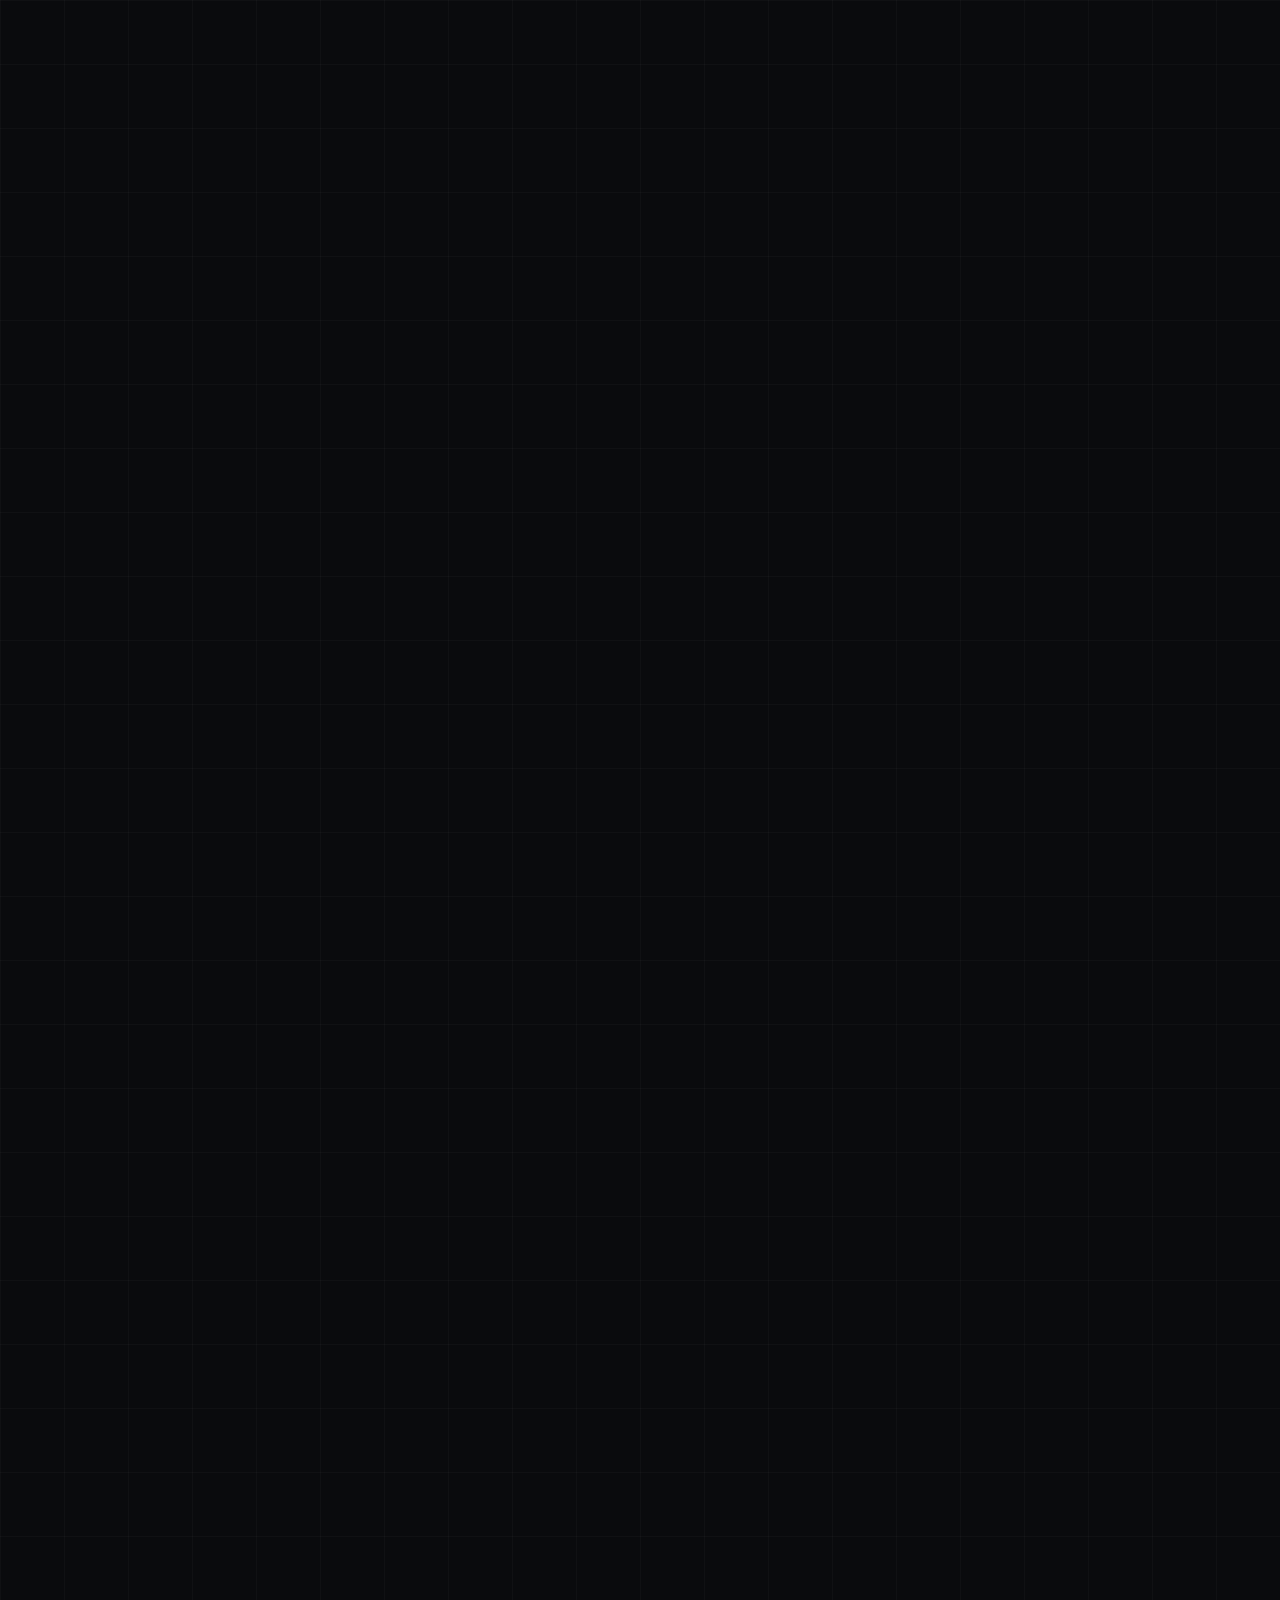
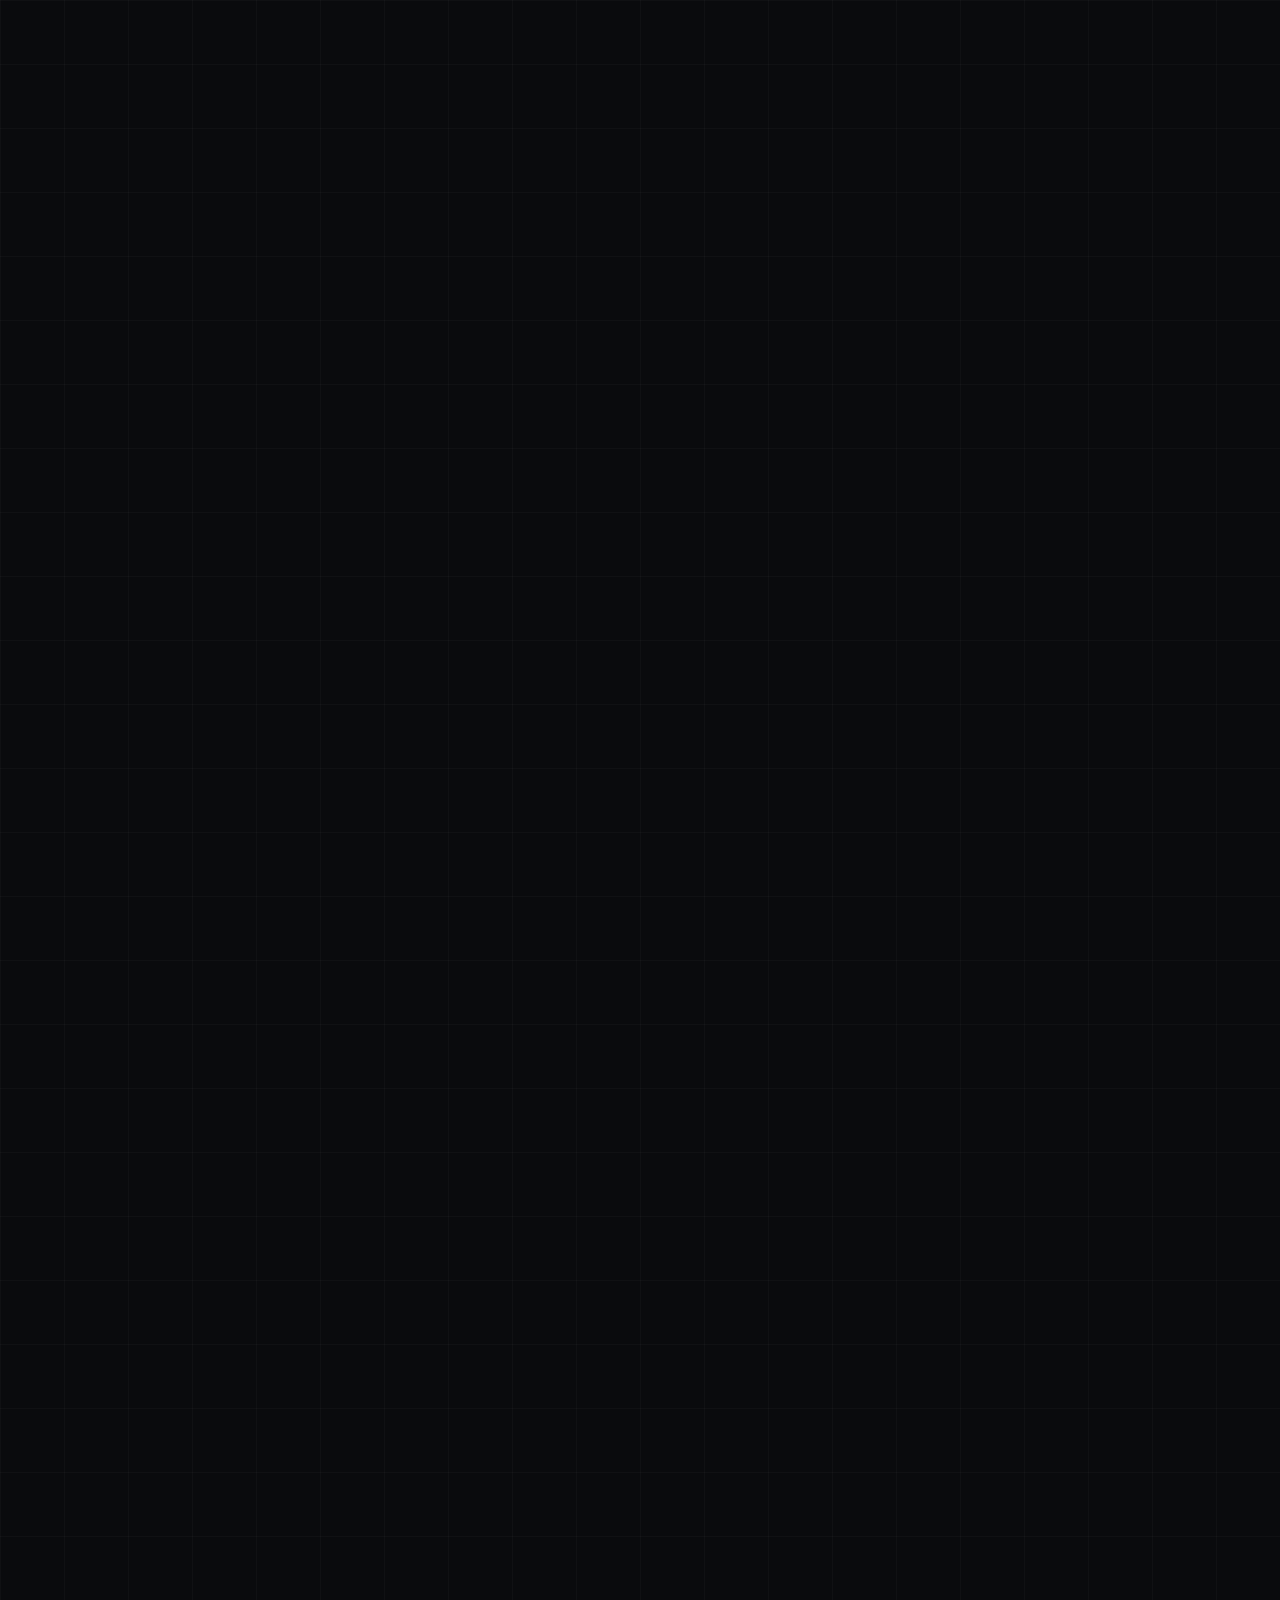
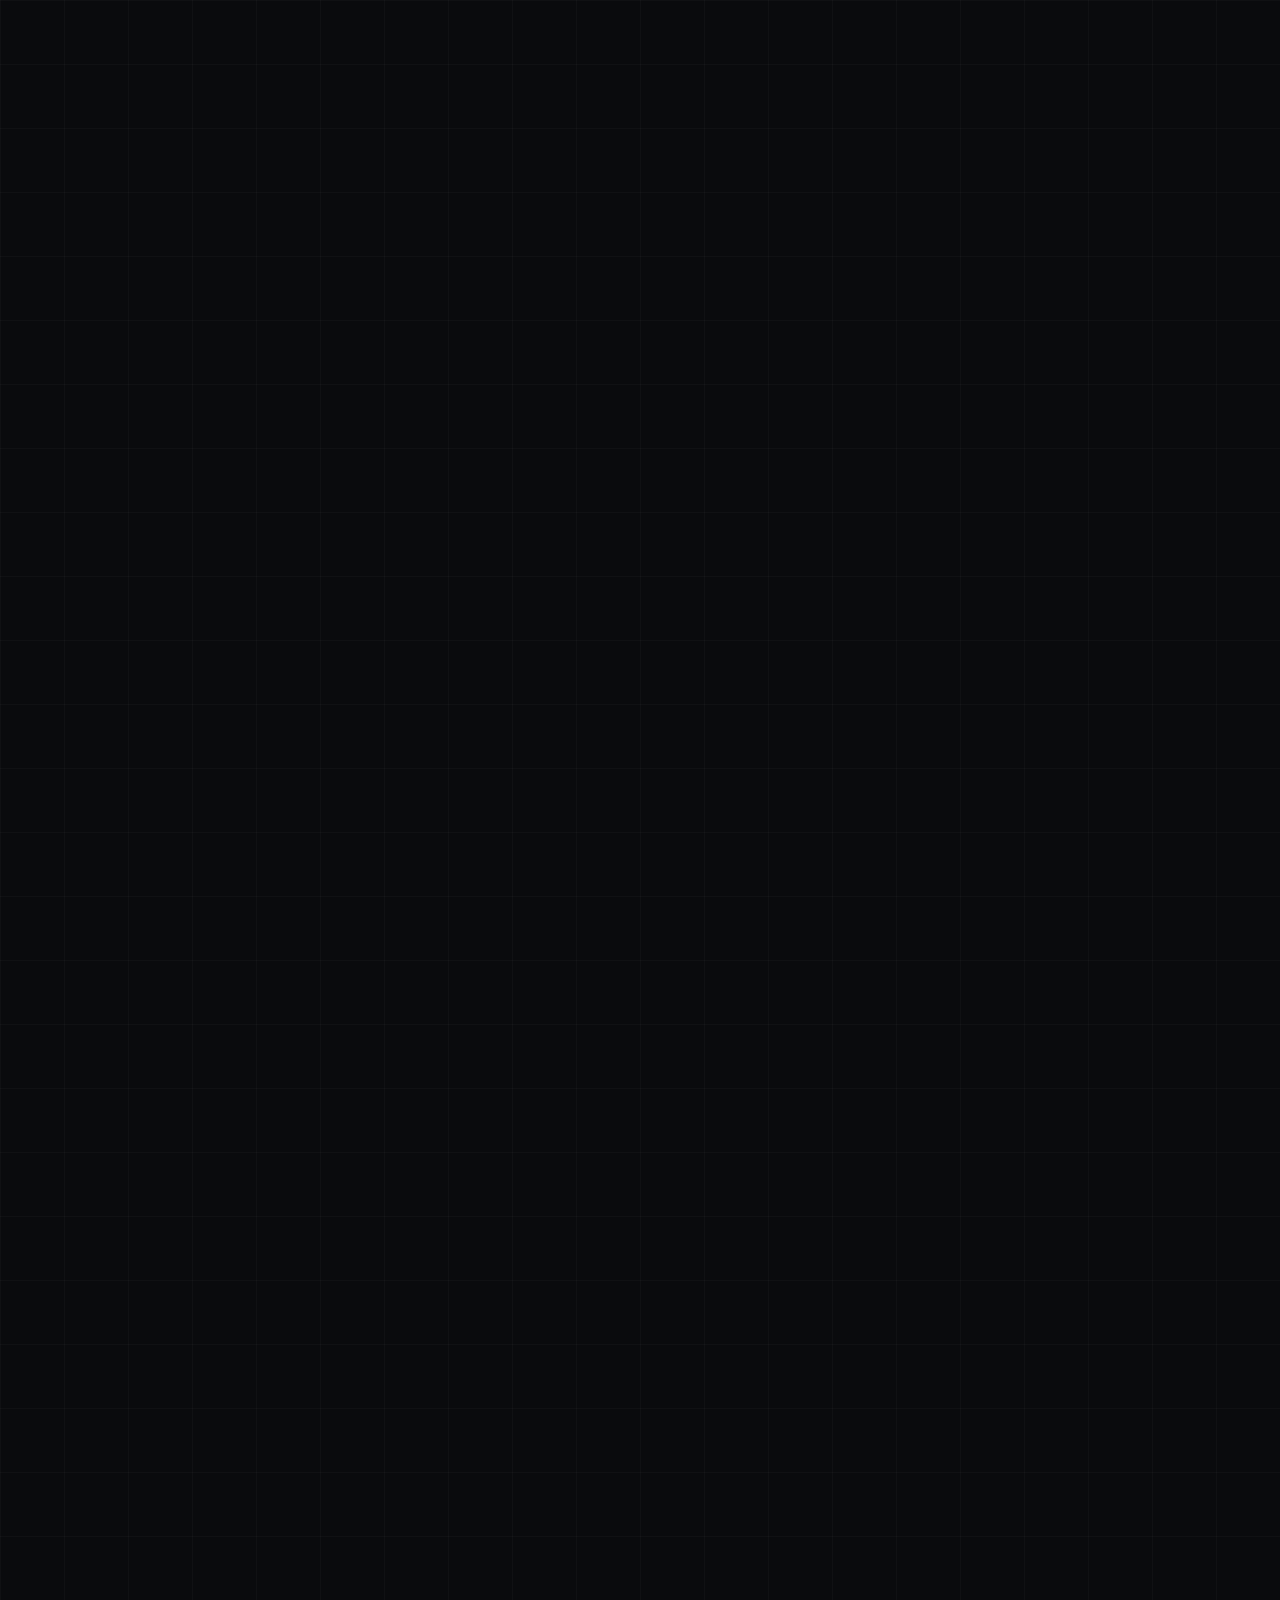
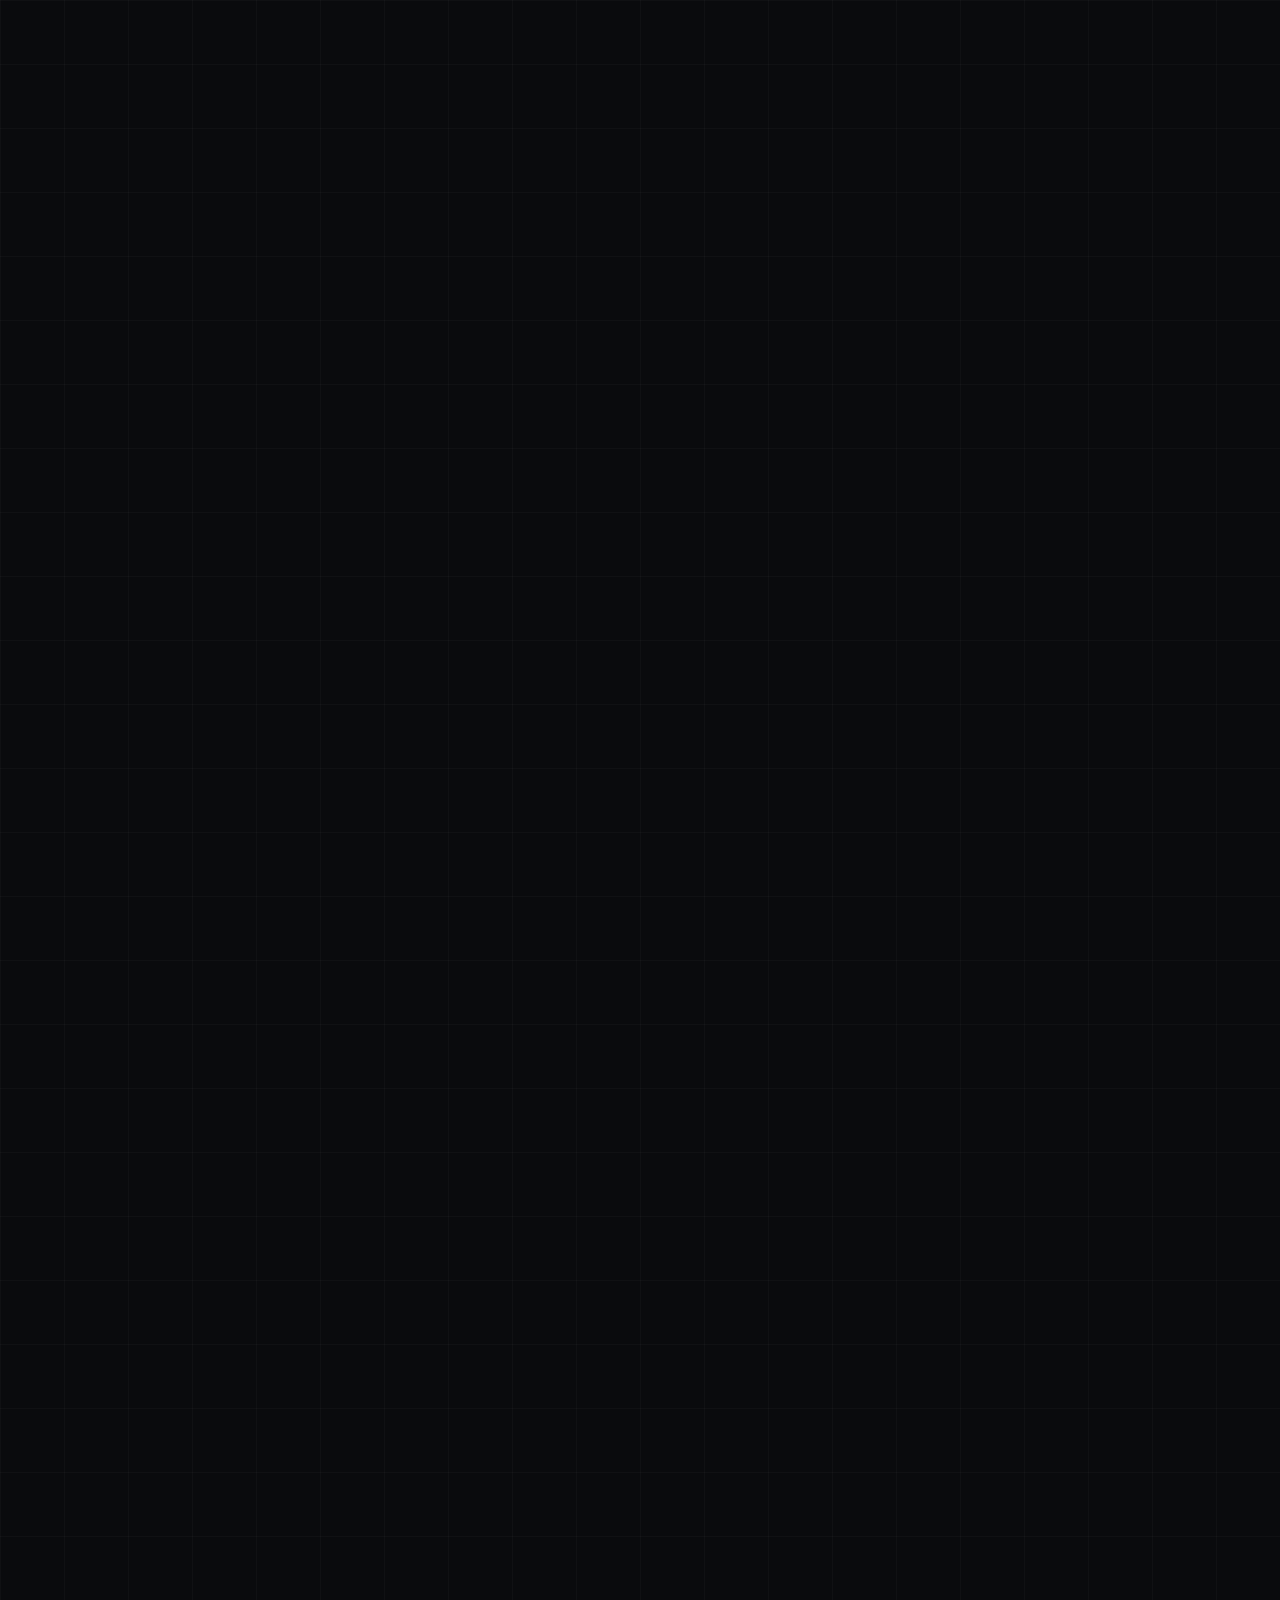
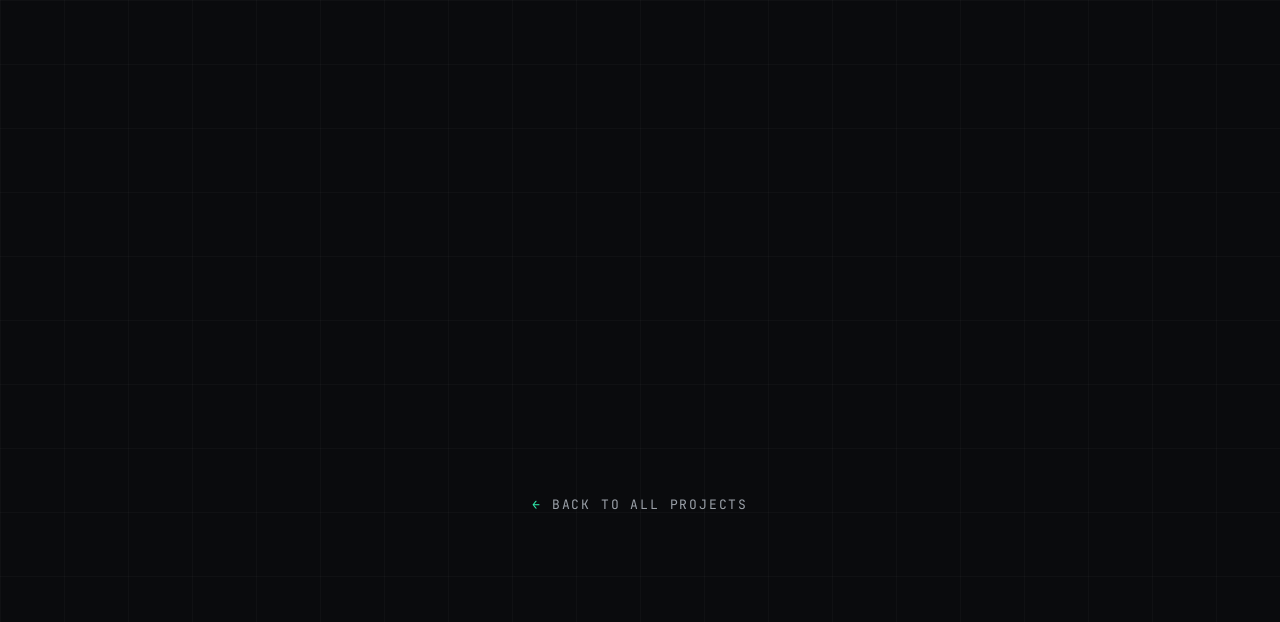
==== commit e32423de: "fixed broken style attributes" ====
--- a/Corsairs-Legacy.html
+++ b/Corsairs-Legacy.html
@@ -38,7 +38,9 @@
   </div>
 
   <nav style="position:fixed;top:0;left:0;right:0;z-index:800;display:flex;align-items:center;justify-content:space-between;padding:18px clamp(20px,5vw,56px);backdrop-filter:blur(10px);background:linear-gradient(180deg,rgba(10,11,13,.85),rgba(10,11,13,0));">
-    <a href="index.html" data-cursor style="display:flex;align-items:center;gap:12px;font-family:'JetBrains Mono',monospace;font-size:12px;letter-spacing:.14em;color:#9aa0a8;text-transform:uppercase;" class="dc-hv-0"><span style="color:#2fe6a8;">←</span> Back to index</a>
+    <a href="/" data-cursor class="dc-hv-0" style="display:flex;align-items:center;gap:12px;font-family:'JetBrains Mono',monospace;font-size:12px;letter-spacing:.14em;color:#9aa0a8;text-transform:uppercase;">
+      <span style="color:#2fe6a8;">←</span> Back
+    </a>
     <span style="display:inline-flex;width:30px;height:30px;align-items:center;justify-content:center;border:1px solid rgba(47,230,168,.5);border-radius:6px;color:#2fe6a8;font-family:'JetBrains Mono',monospace;font-size:13px;">AK</span>
   </nav>
 
@@ -167,7 +169,7 @@
   </section>
 
   <section style="max-width:1100px;margin:0 auto;padding:clamp(60px,9vh,110px) clamp(20px,5vw,56px) clamp(80px,12vh,140px);text-align:center;">
-    <a href="index.html#work" data-cursor style="display:inline-flex;align-items:center;gap:10px;font-family:'JetBrains Mono',monospace;font-size:13px;letter-spacing:.14em;color:#9aa0a8;text-transform:uppercase;" class="dc-hv-2"><span style="color:#2fe6a8;">←</span> Back to all projects</a>
+    <a href="index.html#work" data-cursor class="dc-hv-2" style="display:inline-flex;align-items:center;gap:10px;font-family:JetBrains Mono,monospace;font-size:13px;letter-spacing:.14em;color:#9aa0a8;text-transform:uppercase;"><span style="color:#2fe6a8;">←</span> Back to all projects</a>
   </section>
 </div>
 <script type="module">
